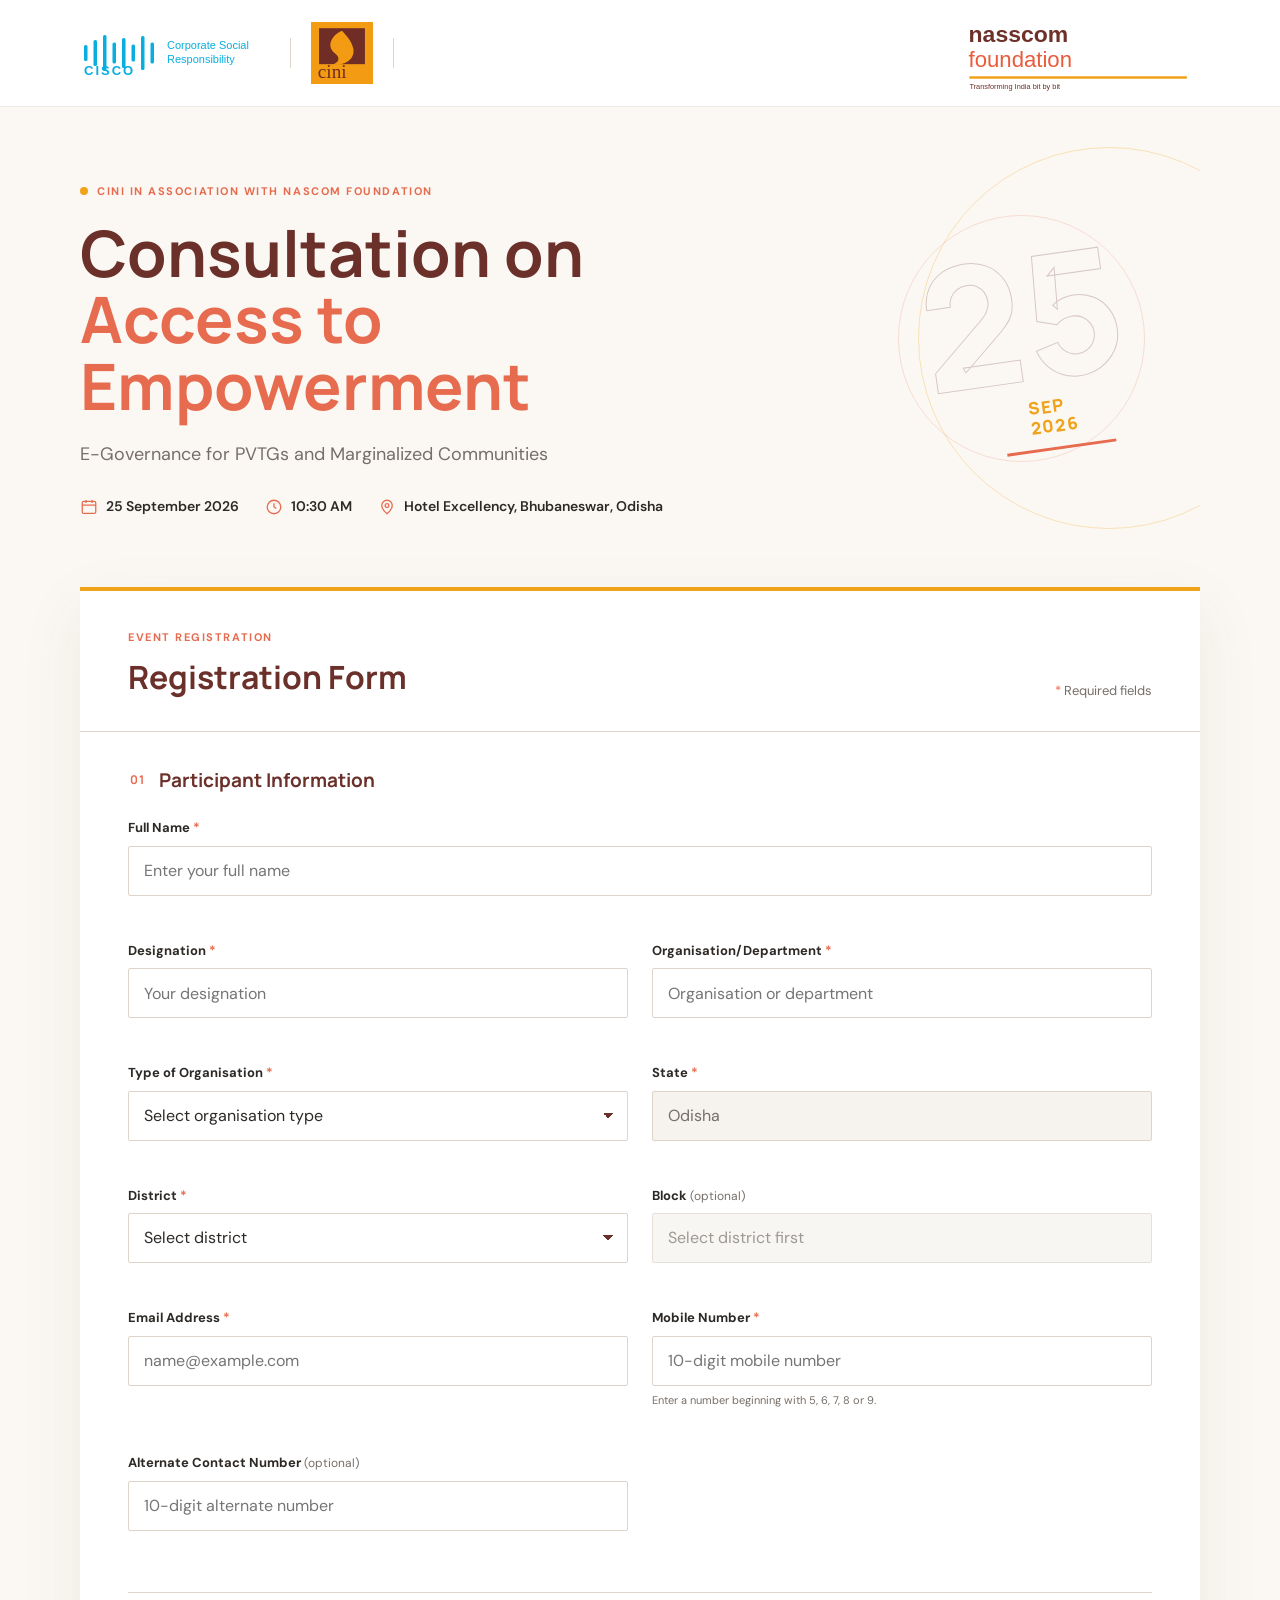
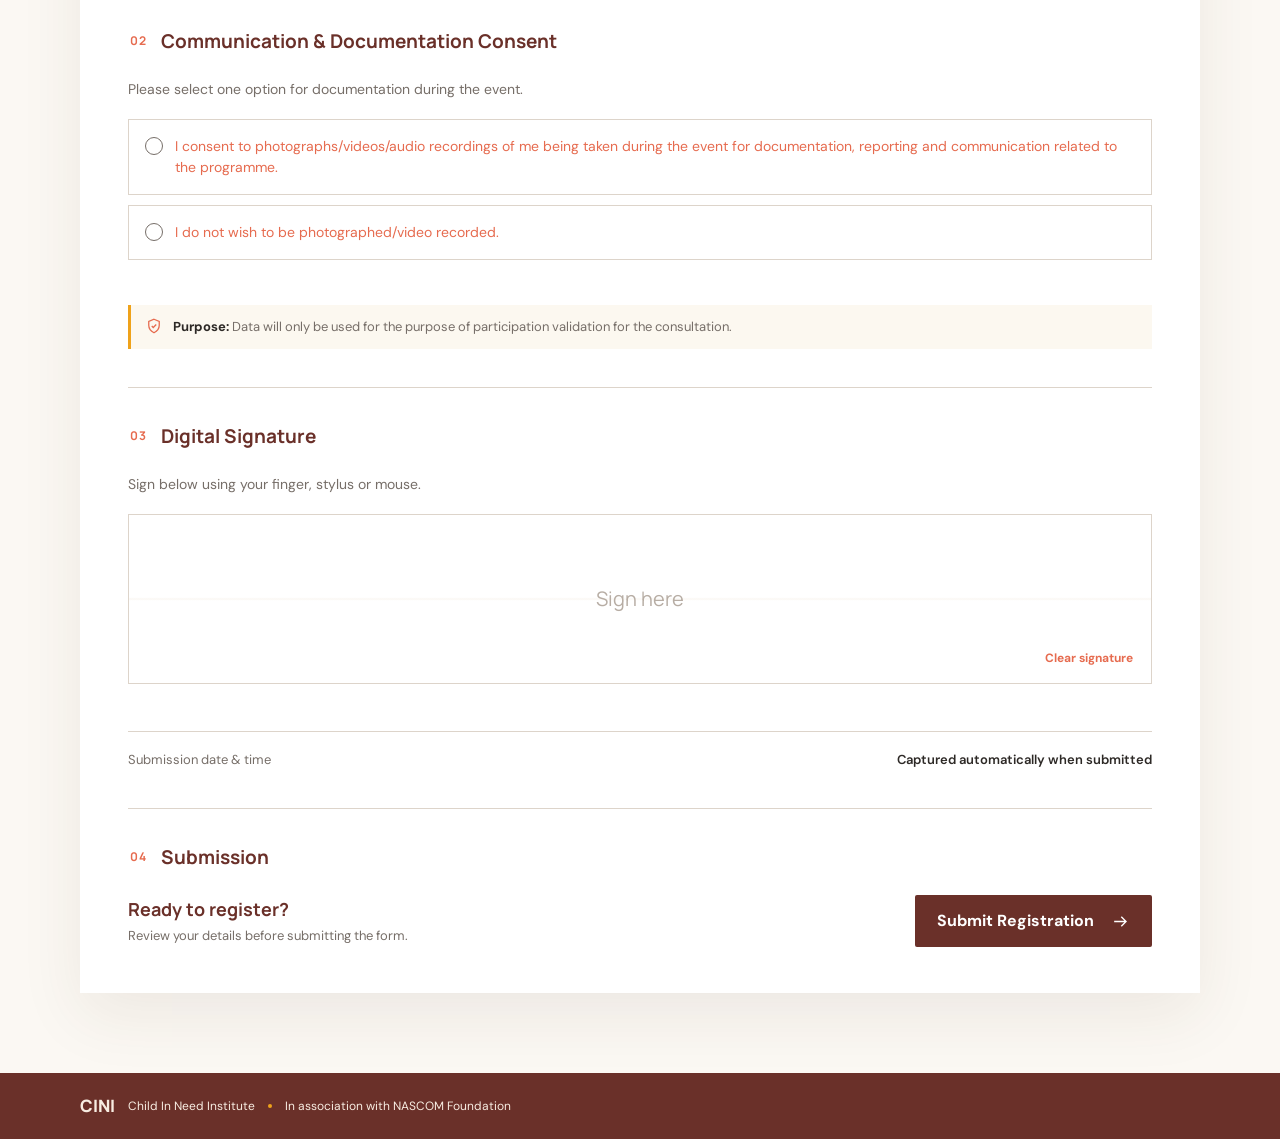
==== index.html @ b2e5469c "Arrange partner logos in requested order" ====
<!doctype html>
<html lang="en">
  <head>
    <meta charset="UTF-8" />
    <meta name="viewport" content="width=device-width, initial-scale=1.0" />
    <meta name="description" content="CINI and NASCOM Foundation registration for the Consultation on Access to Empowerment in Bhubaneswar." />
    <meta name="theme-color" content="#f6f1e8" />
    <title>CINI | Registration Form</title>
    <link rel="preconnect" href="https://fonts.googleapis.com" />
    <link rel="preconnect" href="https://fonts.gstatic.com" crossorigin />
    <link href="https://fonts.googleapis.com/css2?family=DM+Sans:wght@400;500;600;700&family=Manrope:wght@600;700;800&display=swap" rel="stylesheet" />
    <link rel="stylesheet" href="src/styles.css" />
    <script type="module" src="src/main.js"></script>
  </head>
  <body>
    <header class="site-header">
      <div class="shell header-inner">
        <img src="assets/cisco-csr-logo.svg" alt="Cisco Corporate Social Responsibility" class="cisco-logo" />
        <div class="header-rule" aria-hidden="true"></div>
        <a class="brand-link" href="#top" aria-label="CINI registration home">
          <img src="assets/cini-logo.svg" alt="CINI" class="cini-logo" />
        </a>
        <div class="header-rule" aria-hidden="true"></div>
        <img src="assets/nascom-foundation-logo.svg" alt="NASCOM Foundation" class="nascom-logo" />
      </div>
    </header>

    <main id="top">
      <section class="hero shell" aria-labelledby="event-title">
        <div class="hero-copy">
          <p class="eyebrow"><span class="eyebrow-dot"></span> CINI in association with NASCOM Foundation</p>
          <h1 id="event-title">Consultation on<br /><em>Access to Empowerment</em></h1>
          <p class="hero-subtitle">E-Governance for PVTGs and Marginalized Communities</p>
          <div class="event-details" aria-label="Event details">
            <span><svg aria-hidden="true"><use href="assets/icons.svg#calendar"></use></svg>25 September 2026</span>
            <span><svg aria-hidden="true"><use href="assets/icons.svg#clock"></use></svg>10:30 AM</span>
            <span><svg aria-hidden="true"><use href="assets/icons.svg#pin"></use></svg>Hotel Excellency, Bhubaneswar, Odisha</span>
          </div>
        </div>
        <div class="hero-art" aria-hidden="true">
          <span class="art-number">25</span>
          <span class="art-label">SEP<br />2026</span>
          <span class="art-line"></span>
        </div>
      </section>

      <section class="form-wrap shell" aria-labelledby="registration-title">
        <div class="form-intro">
          <div>
            <p class="section-kicker">Event registration</p>
            <h2 id="registration-title">Registration Form</h2>
          </div>
          <p class="required-note"><span aria-hidden="true">*</span> Required fields</p>
        </div>

        <form id="registration-form" novalidate>
          <fieldset class="form-section">
            <legend><span class="section-number">01</span><span>Participant Information</span></legend>
            <div class="field-grid">
              <div class="field field-wide">
                <label for="fullName">Full Name <span aria-hidden="true">*</span></label>
                <input id="fullName" name="fullName" type="text" autocomplete="name" placeholder="Enter your full name" required />
                <p class="field-error" id="fullName-error" role="alert"></p>
              </div>
              <div class="field">
                <label for="designation">Designation <span aria-hidden="true">*</span></label>
                <input id="designation" name="designation" type="text" placeholder="Your designation" required />
                <p class="field-error" id="designation-error" role="alert"></p>
              </div>
              <div class="field">
                <label for="organisation">Organisation/Department <span aria-hidden="true">*</span></label>
                <input id="organisation" name="organisation" type="text" placeholder="Organisation or department" required />
                <p class="field-error" id="organisation-error" role="alert"></p>
              </div>
              <div class="field">
                <label for="organisationType">Type of Organisation <span aria-hidden="true">*</span></label>
                <select id="organisationType" name="organisationType" required>
                  <option value="">Select organisation type</option>
                  <option>Government Department</option>
                  <option>District Administration</option>
                  <option>PRI / Local Government</option>
                  <option>NGO / CSO</option>
                  <option>Community-Based Organisation</option>
                  <option>Academic / Research Institution</option>
                  <option>Corporate / Private Sector</option>
                  <option>Development Partner / Foundation</option>
                  <option>Media</option>
                  <option>Other</option>
                </select>
                <p class="field-error" id="organisationType-error" role="alert"></p>
              </div>
              <div class="field">
                <label for="state">State <span aria-hidden="true">*</span></label>
                <input id="state" name="state" type="text" value="Odisha" readonly required />
                <p class="field-error" id="state-error" role="alert"></p>
              </div>
              <div class="field">
                <label for="district">District <span aria-hidden="true">*</span></label>
                <select id="district" name="district" required>
                  <option value="">Select district</option>
                  <option value="Keonjhar">Keonjhar</option>
                  <option value="Dhenkanal">Dhenkanal</option>
                  <option value="Raygada">Raygada</option>
                  <option value="Nuapada">Nuapada</option>
                  <option value="Gajapati">Gajapati</option>
                </select>
                <p class="field-error" id="district-error" role="alert"></p>
              </div>
              <div class="field">
                <label for="block">Block <span class="optional">(optional)</span></label>
                <select id="block" name="block" disabled>
                  <option value="">Select district first</option>
                </select>
                <p class="field-error" id="block-error" role="alert"></p>
              </div>
              <div class="field">
                <label for="email">Email Address <span aria-hidden="true">*</span></label>
                <input id="email" name="email" type="email" autocomplete="email" placeholder="name@example.com" required />
                <p class="field-error" id="email-error" role="alert"></p>
              </div>
              <div class="field">
                <label for="mobile">Mobile Number <span aria-hidden="true">*</span></label>
                <input id="mobile" name="mobile" type="tel" inputmode="numeric" maxlength="10" placeholder="10-digit mobile number" required />
                <p class="field-help">Enter a number beginning with 5, 6, 7, 8 or 9.</p>
                <p class="field-error" id="mobile-error" role="alert"></p>
              </div>
              <div class="field">
                <label for="alternateContact">Alternate Contact Number <span class="optional">(optional)</span></label>
                <input id="alternateContact" name="alternateContact" type="tel" inputmode="numeric" maxlength="10" placeholder="10-digit alternate number" />
                <p class="field-error" id="alternateContact-error" role="alert"></p>
              </div>
            </div>
          </fieldset>

          <fieldset class="form-section consent-section">
            <legend><span class="section-number">02</span><span>Communication &amp; Documentation Consent</span></legend>
            <p class="section-description">Please select one option for documentation during the event.</p>
            <div class="radio-list">
              <label class="radio-card"><input type="radio" name="documentationConsent" value="I consent to photographs/videos/audio recordings of me being taken during the event for documentation, reporting and communication related to the programme." /><span class="radio-mark"></span><span>I consent to photographs/videos/audio recordings of me being taken during the event for documentation, reporting and communication related to the programme.</span></label>
              <label class="radio-card"><input type="radio" name="documentationConsent" value="I do not wish to be photographed/video recorded." /><span class="radio-mark"></span><span>I do not wish to be photographed/video recorded.</span></label>
            </div>
            <p class="field-error" id="documentationConsent-error" role="alert"></p>
            <p class="privacy-note"><svg aria-hidden="true"><use href="assets/icons.svg#shield"></use></svg><span><strong>Purpose:</strong> Data will only be used for the purpose of participation validation for the consultation.</span></p>
          </fieldset>

          <fieldset class="form-section signature-section">
            <legend><span class="section-number">03</span><span>Digital Signature</span></legend>
            <p class="section-description">Sign below using your finger, stylus or mouse.</p>
            <div class="signature-panel">
              <canvas id="signature-canvas" width="1200" height="300" aria-label="Digital signature drawing area"></canvas>
              <span class="signature-placeholder" id="signature-placeholder">Sign here</span>
              <button type="button" class="clear-signature" id="clear-signature">Clear signature</button>
            </div>
            <p class="field-error" id="signature-error" role="alert"></p>
            <div class="submission-date"><span>Submission date &amp; time</span><strong>Captured automatically when submitted</strong></div>
          </fieldset>

          <fieldset class="form-section submit-section">
            <legend><span class="section-number">04</span><span>Submission</span></legend>
            <div class="submit-row">
              <div>
                <p class="submit-title">Ready to register?</p>
                <p class="submit-copy">Review your details before submitting the form.</p>
              </div>
              <button class="submit-button" id="submit-button" type="submit"><span>Submit Registration</span><svg aria-hidden="true"><use href="assets/icons.svg#arrow"></use></svg></button>
            </div>
            <div class="status-message" id="status-message" role="status" aria-live="polite"></div>
          </fieldset>
        </form>
      </section>
    </main>
    <footer class="site-footer"><div class="shell"><span>CINI</span><span>Child In Need Institute</span><span class="footer-dot"></span><span>In association with NASCOM Foundation</span></div></footer>
  </body>
</html>
---- src/styles.css ----
/* Partner logos */
.header-inner{min-height:92px;height:auto!important;gap:20px!important;padding-block:12px}
.cini-logo{width:62px!important;height:62px;object-fit:contain}
.cisco-logo{width:190px;height:auto}
.nascom-logo{width:238px!important;height:auto;margin-left:auto}
.header-rule{height:34px;margin-left:0!important}
@media (max-width:720px){
	.header-inner{gap:12px}
	.cisco-logo{width:145px!important}
	.nascom-logo{width:150px!important}
	.header-rule{display:none}
}
:root{--ink:#2d2926;--muted:#766e68;--paper:#fbf8f3;--cream:#f4ede3;--line:#ddd4ca;--brown:#6a3029;--orange:#efa21a;--coral:#e66b4f;--blue:#04add7;--white:#fff;--shadow:0 22px 60px rgba(73,45,31,.08)}*{box-sizing:border-box}html{scroll-behavior:smooth}body{margin:0;background:var(--paper);color:var(--ink);font-family:'DM Sans',sans-serif;font-size:16px;line-height:1.5}button,input,select{font:inherit}button{cursor:pointer}.shell{width:min(1120px,calc(100% - 40px));margin-inline:auto}.site-header{background:var(--white);border-bottom:1px solid rgba(106,48,41,.1)}.header-inner{height:92px;display:flex;align-items:center;gap:24px}.brand-link{display:flex;align-items:center}.cini-logo{width:144px;height:auto}.nascom-logo{width:168px;height:auto}.header-rule{height:30px;width:1px;background:var(--line);margin-left:auto}.hero{position:relative;min-height:360px;padding:76px 0 70px;display:flex;align-items:center;overflow:hidden}.hero:before{content:'';position:absolute;right:-100px;top:40px;width:380px;height:380px;border:1px solid rgba(239,162,26,.28);border-radius:50%}.hero:after{content:'';position:absolute;right:55px;top:108px;width:245px;height:245px;border:1px solid rgba(230,107,79,.2);border-radius:50%}.hero-copy{position:relative;z-index:1}.eyebrow,.section-kicker{color:var(--coral);font-size:11px;font-weight:700;letter-spacing:.14em;text-transform:uppercase}.eyebrow{display:flex;align-items:center;gap:9px;margin:0 0 20px}.eyebrow-dot{height:8px;width:8px;border-radius:50%;background:var(--orange)}h1,h2{font-family:'Manrope',sans-serif;margin:0;color:var(--brown);letter-spacing:0}h1{font-size:clamp(2.5rem,5vw,4.5rem);line-height:1.04;max-width:760px}h1 em{font-style:normal;color:var(--coral)}.hero-subtitle{font-size:18px;color:var(--muted);margin:22px 0 28px;max-width:640px}.event-details{display:flex;flex-wrap:wrap;gap:14px 26px;color:var(--ink);font-weight:600;font-size:14px}.event-details span{display:flex;align-items:center;gap:8px}.event-details svg,.privacy-note svg{height:18px;width:18px;stroke:var(--coral);fill:none;stroke-width:1.7}.hero-art{position:absolute;right:72px;z-index:0;color:var(--brown);transform:rotate(-8deg);font-family:'Manrope',sans-serif}.art-number{font-size:170px;line-height:.8;font-weight:800;color:transparent;-webkit-text-stroke:1px rgba(106,48,41,.24)}.art-label{display:block;margin-left:95px;margin-top:12px;color:var(--orange);font-size:17px;font-weight:800;line-height:1.15;letter-spacing:.1em}.art-line{display:block;width:110px;border-top:3px solid var(--coral);margin:12px 0 0 68px}.form-wrap{background:var(--white);box-shadow:var(--shadow);border-top:4px solid var(--orange);margin-bottom:80px}.form-intro{display:flex;align-items:end;justify-content:space-between;padding:38px 48px 30px;border-bottom:1px solid var(--line)}.section-kicker{margin:0 0 7px}.form-intro h2{font-size:32px}.required-note{margin:0;color:var(--muted);font-size:13px}.required-note span, label>span:not(.optional){color:var(--coral)}form{padding:0 48px}.form-section{border:0;border-top:1px solid var(--line);margin:0;padding:34px 0 38px}.form-section:first-child{border-top:0}.form-section legend{float:left;width:100%;display:flex;align-items:center;gap:14px;font-family:'Manrope',sans-serif;font-size:19px;font-weight:700;color:var(--brown);margin-bottom:24px}.form-section legend~*{clear:both}.section-number{font-size:12px;color:var(--coral);letter-spacing:.08em}.field-grid{display:grid;grid-template-columns:repeat(2,minmax(0,1fr));gap:22px 24px}.field-wide{grid-column:span 2}.field label{display:block;font-size:13px;font-weight:700;margin-bottom:8px}.optional{color:var(--muted)!important;font-weight:400;font-size:12px}input,select{width:100%;height:50px;border:1px solid var(--line);background:#fff;color:var(--ink);padding:0 15px;border-radius:2px;outline:none;transition:border-color .2s,box-shadow .2s}select{appearance:none;background-image:linear-gradient(45deg,transparent 50%,var(--brown) 50%),linear-gradient(135deg,var(--brown) 50%,transparent 50%);background-position:calc(100% - 19px) 21px,calc(100% - 14px) 21px;background-size:5px 5px,5px 5px;background-repeat:no-repeat;padding-right:38px}input:focus,select:focus{border-color:var(--blue);box-shadow:0 0 0 3px rgba(4,173,215,.13)}input[readonly],select:disabled{background:#f6f3ef;color:var(--muted);cursor:not-allowed}.field-help{font-size:11px;color:var(--muted);margin:6px 0 0}.field-error{min-height:18px;color:#b33d31;font-size:12px;margin:5px 0 0}.section-description{clear:both;color:var(--muted);font-size:14px;margin:-3px 0 19px}.radio-list{display:grid;gap:10px}.radio-card{display:flex;align-items:flex-start;gap:12px;padding:16px;border:1px solid var(--line);font-size:14px;cursor:pointer;transition:border-color .2s,background .2s}.radio-card:has(input:checked){border-color:var(--coral);background:#fffaf6}.radio-card input{position:absolute;opacity:0;width:1px;height:1px}.radio-mark{flex:0 0 18px;width:18px;height:18px;border:1px solid var(--muted);border-radius:50%;margin-top:1px;position:relative}.radio-card input:checked+.radio-mark{border-color:var(--coral)}.radio-card input:checked+.radio-mark:after{content:'';position:absolute;inset:4px;border-radius:50%;background:var(--coral)}.privacy-note{display:flex;align-items:flex-start;gap:10px;border-left:3px solid var(--orange);padding:12px 14px;margin:22px 0 0;background:#fcf8f0;color:var(--muted);font-size:13px}.privacy-note strong{color:var(--ink)}.signature-panel{height:170px;position:relative;border:1px solid var(--line);background:linear-gradient(#fff 49%,#faf7f3 50%,#fff 51%);touch-action:none}.signature-panel canvas{width:100%;height:100%;display:block;touch-action:none}.signature-placeholder{position:absolute;inset:0;display:grid;place-items:center;color:#b7ada4;font-family:'Manrope',sans-serif;font-size:20px;pointer-events:none}.clear-signature{position:absolute;right:12px;bottom:10px;border:0;background:transparent;color:var(--coral);font-size:12px;font-weight:700;padding:6px}.submission-date{display:flex;justify-content:space-between;align-items:center;gap:16px;border-top:1px solid var(--line);margin-top:24px;padding-top:18px;color:var(--muted);font-size:13px}.submission-date strong{color:var(--ink);font-weight:600}.submit-section{padding-bottom:46px}.submit-row{display:flex;align-items:center;justify-content:space-between;gap:20px}.submit-title{font-family:'Manrope',sans-serif;font-size:18px;font-weight:700;color:var(--brown);margin:0 0 3px}.submit-copy{font-size:13px;color:var(--muted);margin:0}.submit-button{display:flex;align-items:center;gap:17px;min-height:52px;padding:0 22px;border:0;border-radius:2px;background:var(--brown);color:#fff;font-weight:700;transition:background .2s,transform .2s}.submit-button svg{width:19px;height:19px;fill:none;stroke:currentColor;stroke-width:1.7}.submit-button:hover{background:#4e2520;transform:translateY(-1px)}.submit-button:disabled{opacity:.7;cursor:wait;transform:none}.status-message{display:none;margin-top:22px;padding:14px 16px;font-size:13px}.status-message strong,.status-message span{display:block}.status-message span{margin-top:3px}.status-info{display:block;background:#fff8e9;border-left:3px solid var(--orange);color:#7c5a18}.status-success{display:block;background:#eff8f0;border-left:3px solid #4e9965;color:#285c39}.status-error{display:block;background:#fff1ef;border-left:3px solid #b33d31;color:#8c2922}.site-footer{background:var(--brown);color:#f8ede2;padding:20px 0;font-size:12px}.site-footer .shell{display:flex;align-items:center;gap:13px}.site-footer span:first-child{font-family:'Manrope',sans-serif;font-weight:800;font-size:17px}.footer-dot{width:4px;height:4px;background:var(--orange);border-radius:50%}@media(max-width:720px){.shell{width:min(100% - 28px,560px)}.header-inner{height:74px;gap:15px}.cini-logo{width:108px}.nascom-logo{width:132px}.hero{min-height:auto;padding:52px 0 48px}.hero:before{right:-190px;top:85px}.hero:after{right:-60px;top:160px}.hero-art{right:-8px;top:60px;opacity:.65;transform:rotate(-8deg) scale(.62);transform-origin:top right}.hero-copy{max-width:100%}.eyebrow{font-size:10px;max-width:230px;line-height:1.45}.hero-subtitle{font-size:16px;max-width:270px}.event-details{display:grid;gap:11px;font-size:13px;max-width:280px}.form-wrap{width:calc(100% - 20px);margin-bottom:42px}.form-intro{align-items:start;gap:12px;flex-direction:column;padding:28px 20px 23px}.form-intro h2{font-size:27px}form{padding:0 20px}.form-section{padding:28px 0 30px}.form-section legend{font-size:17px;margin-bottom:21px}.field-grid{grid-template-columns:1fr;gap:18px}.field-wide{grid-column:auto}.radio-card{font-size:13px;padding:13px}.submission-date{align-items:flex-start;flex-direction:column;gap:4px}.submit-row{align-items:stretch;flex-direction:column}.submit-button{justify-content:center;width:100%}.site-footer .shell{flex-wrap:wrap}.footer-dot{display:none}}@media(max-width:380px){h1{font-size:2.3rem}.nascom-logo{width:116px}.header-rule{margin-left:auto}}
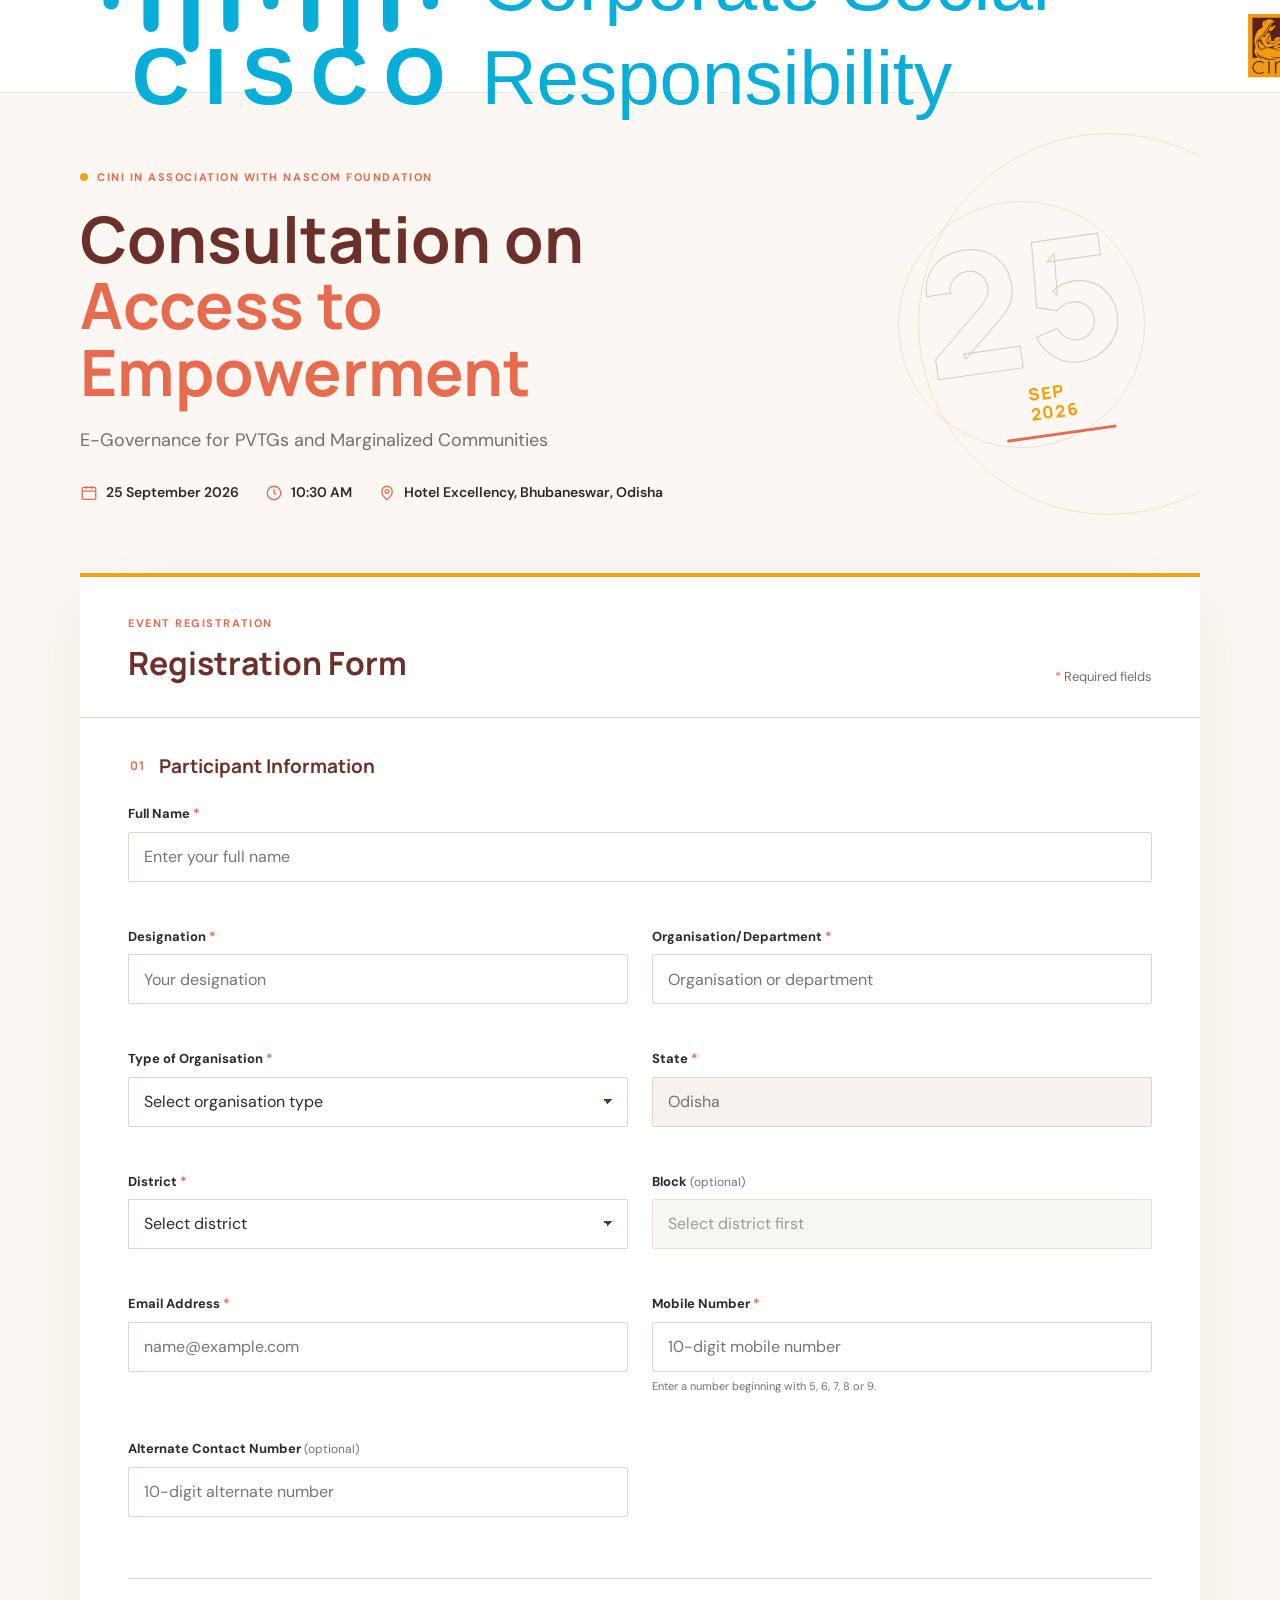
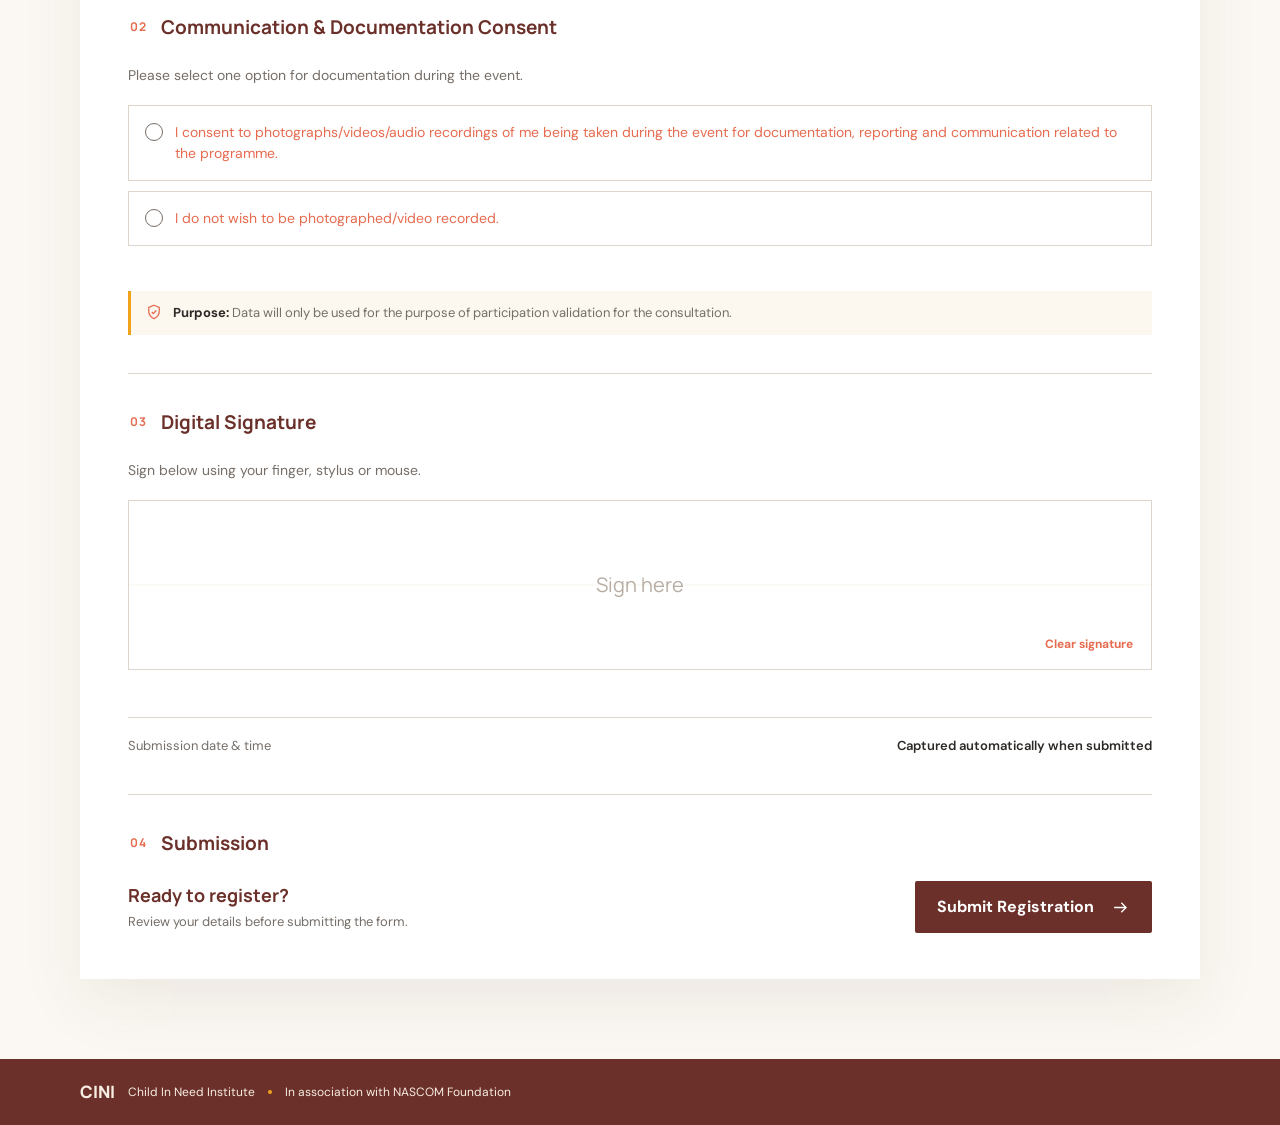
==== commit c00b6d31: "Update registration form presentation" ====
--- a/index.html
+++ b/index.html
@@ -17,11 +17,12 @@
       <div class="shell header-inner">
         <img src="assets/cisco-csr-logo.svg" alt="Cisco Corporate Social Responsibility" class="cisco-logo" />
         <div class="header-rule" aria-hidden="true"></div>
-        <a class="brand-link" href="#top" aria-label="CINI registration home">
-          <img src="assets/cini-logo.svg" alt="CINI" class="cini-logo" />
-        </a>
-        <div class="header-rule" aria-hidden="true"></div>
-        <img src="assets/nascom-foundation-logo.svg" alt="NASCOM Foundation" class="nascom-logo" />
+        <div class="logo-container">
+          <a class="brand-link" href="#top" aria-label="CINI registration home">
+            <img src="assets/cini-logo.png" alt="CINI" class="cini-logo" />
+          </a>
+          <img src="assets/nascom-foundation-logo.png" alt="NASCOM Foundation" class="nascom-logo" />
+        </div>
       </div>
     </header>
 
--- a/src/styles.css
+++ b/src/styles.css
@@ -1,13 +1,16 @@
 /* Partner logos */
-.header-inner{min-height:92px;height:auto!important;gap:20px!important;padding-block:12px}
-.cini-logo{width:62px!important;height:62px;object-fit:contain}
-.cisco-logo{width:190px;height:auto}
-.nascom-logo{width:238px!important;height:auto;margin-left:auto}
-.header-rule{height:34px;margin-left:0!important}
-@media (max-width:720px){
-	.header-inner{gap:12px}
-	.cisco-logo{width:145px!important}
-	.nascom-logo{width:150px!important}
+.logo-container{display:flex;align-items:center;gap:14px}
+.logo-container img{height:64px;width:auto;object-fit:contain;display:block}
+@media (max-width:768px){
+	.header-inner{gap:12px;justify-content:center}
+	.logo-container{gap:12px}
+	.logo-container img{height:48px}
+	.cisco-logo{width:145px}
 	.header-rule{display:none}
 }
+@media (max-width:420px){
+	.header-inner{width:calc(100% - 20px);gap:8px}
+	.logo-container{gap:8px}
+	.cisco-logo{width:108px}
+}
 :root{--ink:#2d2926;--muted:#766e68;--paper:#fbf8f3;--cream:#f4ede3;--line:#ddd4ca;--brown:#6a3029;--orange:#efa21a;--coral:#e66b4f;--blue:#04add7;--white:#fff;--shadow:0 22px 60px rgba(73,45,31,.08)}*{box-sizing:border-box}html{scroll-behavior:smooth}body{margin:0;background:var(--paper);color:var(--ink);font-family:'DM Sans',sans-serif;font-size:16px;line-height:1.5}button,input,select{font:inherit}button{cursor:pointer}.shell{width:min(1120px,calc(100% - 40px));margin-inline:auto}.site-header{background:var(--white);border-bottom:1px solid rgba(106,48,41,.1)}.header-inner{height:92px;display:flex;align-items:center;gap:24px}.brand-link{display:flex;align-items:center}.cini-logo{width:144px;height:auto}.nascom-logo{width:168px;height:auto}.header-rule{height:30px;width:1px;background:var(--line);margin-left:auto}.hero{position:relative;min-height:360px;padding:76px 0 70px;display:flex;align-items:center;overflow:hidden}.hero:before{content:'';position:absolute;right:-100px;top:40px;width:380px;height:380px;border:1px solid rgba(239,162,26,.28);border-radius:50%}.hero:after{content:'';position:absolute;right:55px;top:108px;width:245px;height:245px;border:1px solid rgba(230,107,79,.2);border-radius:50%}.hero-copy{position:relative;z-index:1}.eyebrow,.section-kicker{color:var(--coral);font-size:11px;font-weight:700;letter-spacing:.14em;text-transform:uppercase}.eyebrow{display:flex;align-items:center;gap:9px;margin:0 0 20px}.eyebrow-dot{height:8px;width:8px;border-radius:50%;background:var(--orange)}h1,h2{font-family:'Manrope',sans-serif;margin:0;color:var(--brown);letter-spacing:0}h1{font-size:clamp(2.5rem,5vw,4.5rem);line-height:1.04;max-width:760px}h1 em{font-style:normal;color:var(--coral)}.hero-subtitle{font-size:18px;color:var(--muted);margin:22px 0 28px;max-width:640px}.event-details{display:flex;flex-wrap:wrap;gap:14px 26px;color:var(--ink);font-weight:600;font-size:14px}.event-details span{display:flex;align-items:center;gap:8px}.event-details svg,.privacy-note svg{height:18px;width:18px;stroke:var(--coral);fill:none;stroke-width:1.7}.hero-art{position:absolute;right:72px;z-index:0;color:var(--brown);transform:rotate(-8deg);font-family:'Manrope',sans-serif}.art-number{font-size:170px;line-height:.8;font-weight:800;color:transparent;-webkit-text-stroke:1px rgba(106,48,41,.24)}.art-label{display:block;margin-left:95px;margin-top:12px;color:var(--orange);font-size:17px;font-weight:800;line-height:1.15;letter-spacing:.1em}.art-line{display:block;width:110px;border-top:3px solid var(--coral);margin:12px 0 0 68px}.form-wrap{background:var(--white);box-shadow:var(--shadow);border-top:4px solid var(--orange);margin-bottom:80px}.form-intro{display:flex;align-items:end;justify-content:space-between;padding:38px 48px 30px;border-bottom:1px solid var(--line)}.section-kicker{margin:0 0 7px}.form-intro h2{font-size:32px}.required-note{margin:0;color:var(--muted);font-size:13px}.required-note span, label>span:not(.optional){color:var(--coral)}form{padding:0 48px}.form-section{border:0;border-top:1px solid var(--line);margin:0;padding:34px 0 38px}.form-section:first-child{border-top:0}.form-section legend{float:left;width:100%;display:flex;align-items:center;gap:14px;font-family:'Manrope',sans-serif;font-size:19px;font-weight:700;color:var(--brown);margin-bottom:24px}.form-section legend~*{clear:both}.section-number{font-size:12px;color:var(--coral);letter-spacing:.08em}.field-grid{display:grid;grid-template-columns:repeat(2,minmax(0,1fr));gap:22px 24px}.field-wide{grid-column:span 2}.field label{display:block;font-size:13px;font-weight:700;margin-bottom:8px}.optional{color:var(--muted)!important;font-weight:400;font-size:12px}input,select{width:100%;height:50px;border:1px solid var(--line);background:#fff;color:var(--ink);padding:0 15px;border-radius:2px;outline:none;transition:border-color .2s,box-shadow .2s}select{appearance:none;background-image:linear-gradient(45deg,transparent 50%,var(--brown) 50%),linear-gradient(135deg,var(--brown) 50%,transparent 50%);background-position:calc(100% - 19px) 21px,calc(100% - 14px) 21px;background-size:5px 5px,5px 5px;background-repeat:no-repeat;padding-right:38px}input:focus,select:focus{border-color:var(--blue);box-shadow:0 0 0 3px rgba(4,173,215,.13)}input[readonly],select:disabled{background:#f6f3ef;color:var(--muted);cursor:not-allowed}.field-help{font-size:11px;color:var(--muted);margin:6px 0 0}.field-error{min-height:18px;color:#b33d31;font-size:12px;margin:5px 0 0}.section-description{clear:both;color:var(--muted);font-size:14px;margin:-3px 0 19px}.radio-list{display:grid;gap:10px}.radio-card{display:flex;align-items:flex-start;gap:12px;padding:16px;border:1px solid var(--line);font-size:14px;cursor:pointer;transition:border-color .2s,background .2s}.radio-card:has(input:checked){border-color:var(--coral);background:#fffaf6}.radio-card input{position:absolute;opacity:0;width:1px;height:1px}.radio-mark{flex:0 0 18px;width:18px;height:18px;border:1px solid var(--muted);border-radius:50%;margin-top:1px;position:relative}.radio-card input:checked+.radio-mark{border-color:var(--coral)}.radio-card input:checked+.radio-mark:after{content:'';position:absolute;inset:4px;border-radius:50%;background:var(--coral)}.privacy-note{display:flex;align-items:flex-start;gap:10px;border-left:3px solid var(--orange);padding:12px 14px;margin:22px 0 0;background:#fcf8f0;color:var(--muted);font-size:13px}.privacy-note strong{color:var(--ink)}.signature-panel{height:170px;position:relative;border:1px solid var(--line);background:linear-gradient(#fff 49%,#faf7f3 50%,#fff 51%);touch-action:none}.signature-panel canvas{width:100%;height:100%;display:block;touch-action:none}.signature-placeholder{position:absolute;inset:0;display:grid;place-items:center;color:#b7ada4;font-family:'Manrope',sans-serif;font-size:20px;pointer-events:none}.clear-signature{position:absolute;right:12px;bottom:10px;border:0;background:transparent;color:var(--coral);font-size:12px;font-weight:700;padding:6px}.submission-date{display:flex;justify-content:space-between;align-items:center;gap:16px;border-top:1px solid var(--line);margin-top:24px;padding-top:18px;color:var(--muted);font-size:13px}.submission-date strong{color:var(--ink);font-weight:600}.submit-section{padding-bottom:46px}.submit-row{display:flex;align-items:center;justify-content:space-between;gap:20px}.submit-title{font-family:'Manrope',sans-serif;font-size:18px;font-weight:700;color:var(--brown);margin:0 0 3px}.submit-copy{font-size:13px;color:var(--muted);margin:0}.submit-button{display:flex;align-items:center;gap:17px;min-height:52px;padding:0 22px;border:0;border-radius:2px;background:var(--brown);color:#fff;font-weight:700;transition:background .2s,transform .2s}.submit-button svg{width:19px;height:19px;fill:none;stroke:currentColor;stroke-width:1.7}.submit-button:hover{background:#4e2520;transform:translateY(-1px)}.submit-button:disabled{opacity:.7;cursor:wait;transform:none}.status-message{display:none;margin-top:22px;padding:14px 16px;font-size:13px}.status-message strong,.status-message span{display:block}.status-message span{margin-top:3px}.status-info{display:block;background:#fff8e9;border-left:3px solid var(--orange);color:#7c5a18}.status-success{display:block;background:#eff8f0;border-left:3px solid #4e9965;color:#285c39}.status-error{display:block;background:#fff1ef;border-left:3px solid #b33d31;color:#8c2922}.site-footer{background:var(--brown);color:#f8ede2;padding:20px 0;font-size:12px}.site-footer .shell{display:flex;align-items:center;gap:13px}.site-footer span:first-child{font-family:'Manrope',sans-serif;font-weight:800;font-size:17px}.footer-dot{width:4px;height:4px;background:var(--orange);border-radius:50%}@media(max-width:720px){.shell{width:min(100% - 28px,560px)}.header-inner{height:74px;gap:15px}.cini-logo{width:108px}.nascom-logo{width:132px}.hero{min-height:auto;padding:52px 0 48px}.hero:before{right:-190px;top:85px}.hero:after{right:-60px;top:160px}.hero-art{right:-8px;top:60px;opacity:.65;transform:rotate(-8deg) scale(.62);transform-origin:top right}.hero-copy{max-width:100%}.eyebrow{font-size:10px;max-width:230px;line-height:1.45}.hero-subtitle{font-size:16px;max-width:270px}.event-details{display:grid;gap:11px;font-size:13px;max-width:280px}.form-wrap{width:calc(100% - 20px);margin-bottom:42px}.form-intro{align-items:start;gap:12px;flex-direction:column;padding:28px 20px 23px}.form-intro h2{font-size:27px}form{padding:0 20px}.form-section{padding:28px 0 30px}.form-section legend{font-size:17px;margin-bottom:21px}.field-grid{grid-template-columns:1fr;gap:18px}.field-wide{grid-column:auto}.radio-card{font-size:13px;padding:13px}.submission-date{align-items:flex-start;flex-direction:column;gap:4px}.submit-row{align-items:stretch;flex-direction:column}.submit-button{justify-content:center;width:100%}.site-footer .shell{flex-wrap:wrap}.footer-dot{display:none}}@media(max-width:380px){h1{font-size:2.3rem}.nascom-logo{width:116px}.header-rule{margin-left:auto}}
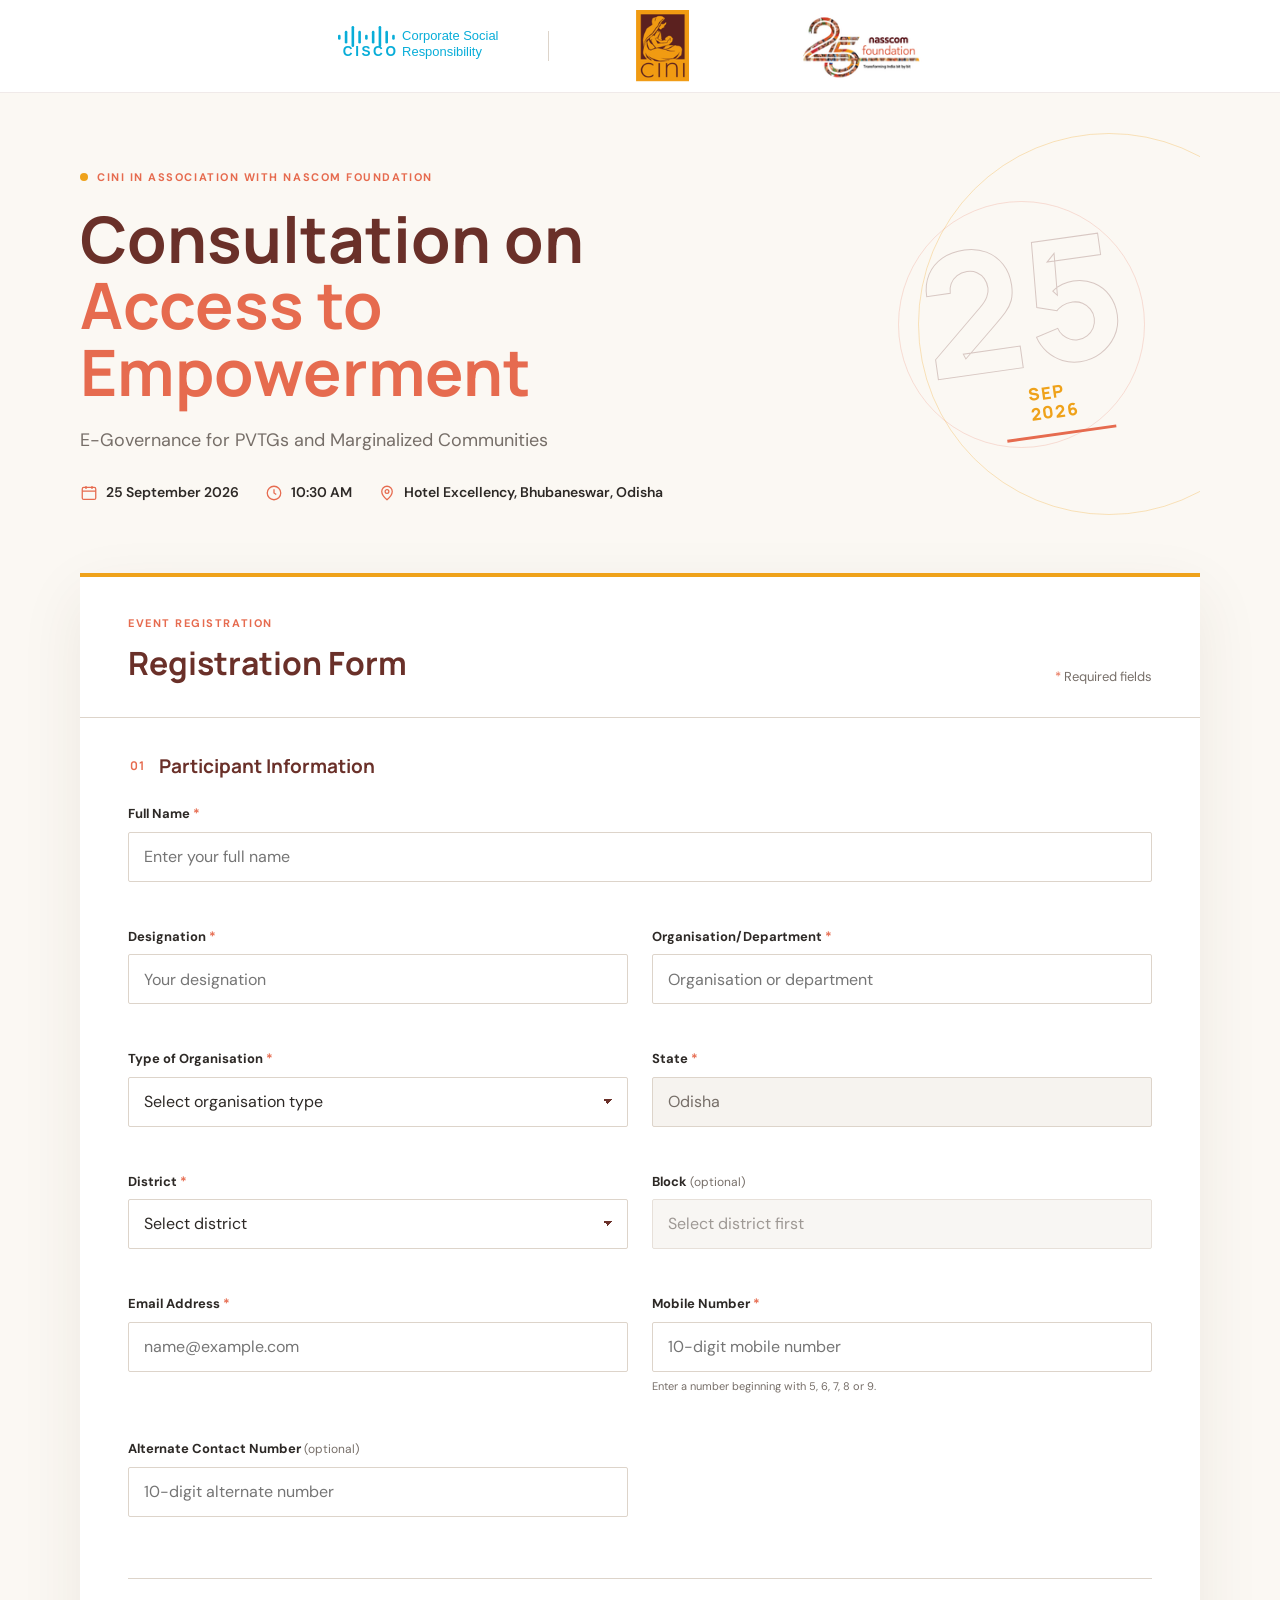
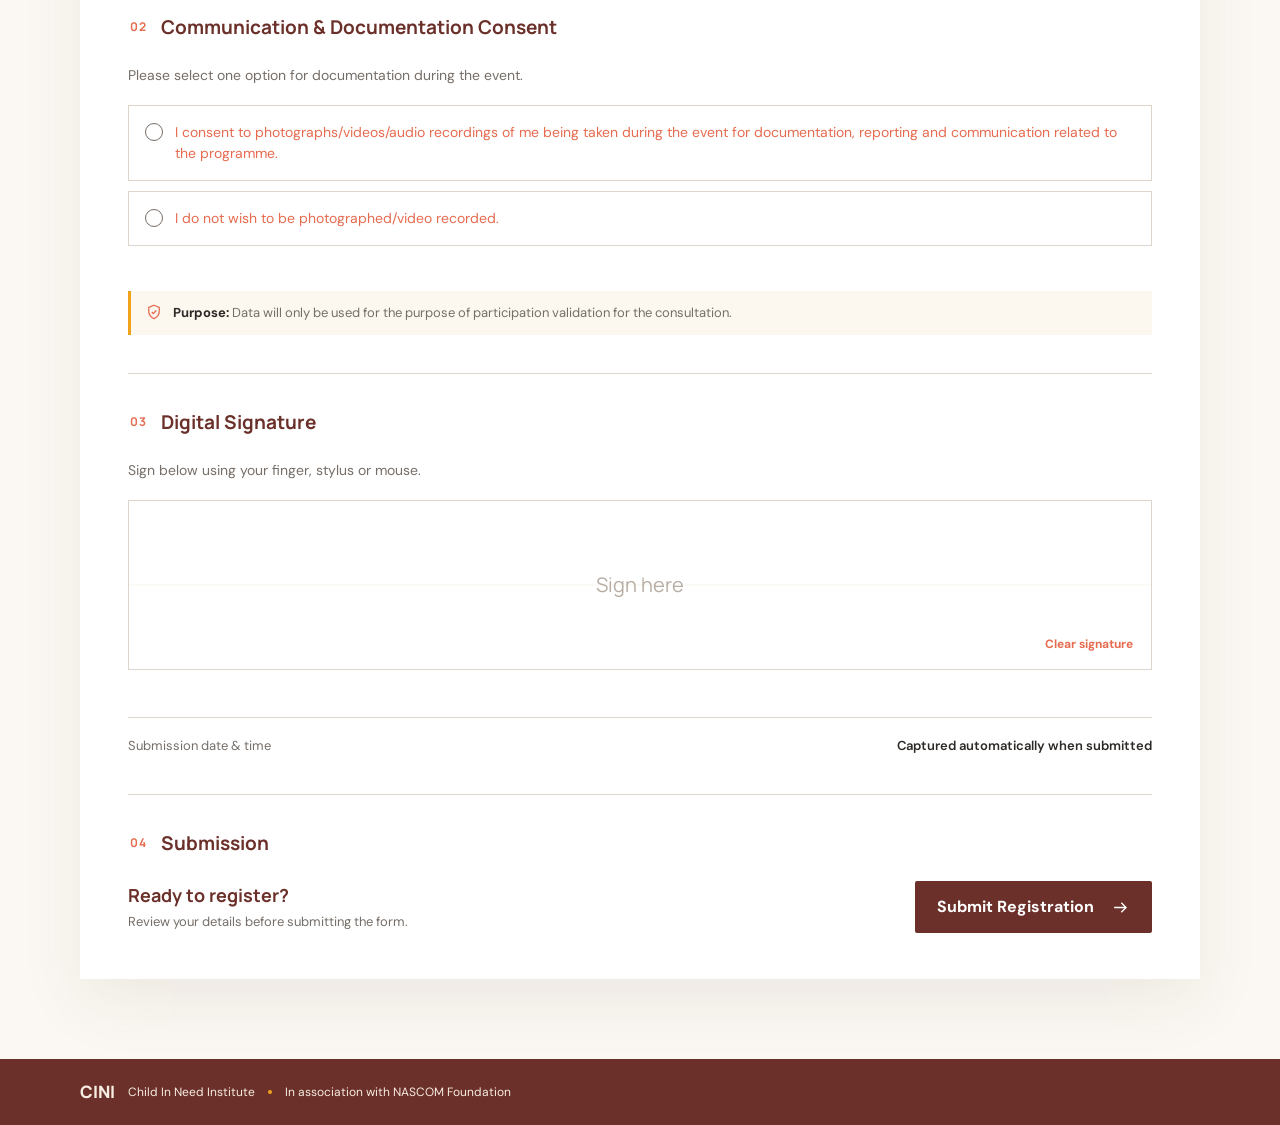
==== commit 9237f254: "Add other organisation details field" ====
--- a/index.html
+++ b/index.html
@@ -90,6 +90,11 @@
                 </select>
                 <p class="field-error" id="organisationType-error" role="alert"></p>
               </div>
+              <div class="field field-wide" id="other-organisation-field" hidden>
+                <label for="otherOrganisationType">Please specify the type of organisation</label>
+                <input id="otherOrganisationType" name="otherOrganisationType" type="text" placeholder="Describe what your organisation does" disabled />
+                <p class="field-error" id="otherOrganisationType-error" role="alert"></p>
+              </div>
               <div class="field">
                 <label for="state">State <span aria-hidden="true">*</span></label>
                 <input id="state" name="state" type="text" value="Odisha" readonly required />
--- a/src/styles.css
+++ b/src/styles.css
@@ -1,16 +1,30 @@
 /* Partner logos */
 .logo-container{display:flex;align-items:center;gap:14px}
-.logo-container img{height:64px;width:auto;object-fit:contain;display:block}
+.logo-container img{height:72px;width:auto;object-fit:contain;display:block}
+.logo-container > .brand-link,.logo-container > .nascom-logo{flex:0 0 180px;width:180px;height:72px;display:grid;place-items:center;padding-inline:18px}
+.cisco-logo{width:190px;height:auto;display:block;flex:0 1 auto}
+.header-inner{justify-content:center}
+.header-inner .header-rule{margin-left:0}
+.logo-container .cini-logo,.logo-container .nascom-logo{width:auto;max-width:100%}
 @media (max-width:768px){
 	.header-inner{gap:12px;justify-content:center}
-	.logo-container{gap:12px}
-	.logo-container img{height:48px}
+	.logo-container{gap:0}
+	.logo-container img{height:54px}
+	.logo-container > .brand-link,.logo-container > .nascom-logo{flex-basis:120px;width:120px;height:54px;padding-inline:10px}
 	.cisco-logo{width:145px}
 	.header-rule{display:none}
 }
 @media (max-width:420px){
 	.header-inner{width:calc(100% - 20px);gap:8px}
-	.logo-container{gap:8px}
 	.cisco-logo{width:108px}
 }
+@media (max-width:380px){
+	.header-inner{gap:6px}
+	.logo-container > .brand-link,.logo-container > .nascom-logo{flex-basis:96px;width:96px;padding-inline:8px}
+	.cisco-logo{width:96px}
+}
+@media (max-width:300px){
+	.logo-container > .brand-link,.logo-container > .nascom-logo{flex-basis:80px;width:80px;padding-inline:6px}
+	.cisco-logo{width:88px}
+}
 :root{--ink:#2d2926;--muted:#766e68;--paper:#fbf8f3;--cream:#f4ede3;--line:#ddd4ca;--brown:#6a3029;--orange:#efa21a;--coral:#e66b4f;--blue:#04add7;--white:#fff;--shadow:0 22px 60px rgba(73,45,31,.08)}*{box-sizing:border-box}html{scroll-behavior:smooth}body{margin:0;background:var(--paper);color:var(--ink);font-family:'DM Sans',sans-serif;font-size:16px;line-height:1.5}button,input,select{font:inherit}button{cursor:pointer}.shell{width:min(1120px,calc(100% - 40px));margin-inline:auto}.site-header{background:var(--white);border-bottom:1px solid rgba(106,48,41,.1)}.header-inner{height:92px;display:flex;align-items:center;gap:24px}.brand-link{display:flex;align-items:center}.cini-logo{width:144px;height:auto}.nascom-logo{width:168px;height:auto}.header-rule{height:30px;width:1px;background:var(--line);margin-left:auto}.hero{position:relative;min-height:360px;padding:76px 0 70px;display:flex;align-items:center;overflow:hidden}.hero:before{content:'';position:absolute;right:-100px;top:40px;width:380px;height:380px;border:1px solid rgba(239,162,26,.28);border-radius:50%}.hero:after{content:'';position:absolute;right:55px;top:108px;width:245px;height:245px;border:1px solid rgba(230,107,79,.2);border-radius:50%}.hero-copy{position:relative;z-index:1}.eyebrow,.section-kicker{color:var(--coral);font-size:11px;font-weight:700;letter-spacing:.14em;text-transform:uppercase}.eyebrow{display:flex;align-items:center;gap:9px;margin:0 0 20px}.eyebrow-dot{height:8px;width:8px;border-radius:50%;background:var(--orange)}h1,h2{font-family:'Manrope',sans-serif;margin:0;color:var(--brown);letter-spacing:0}h1{font-size:clamp(2.5rem,5vw,4.5rem);line-height:1.04;max-width:760px}h1 em{font-style:normal;color:var(--coral)}.hero-subtitle{font-size:18px;color:var(--muted);margin:22px 0 28px;max-width:640px}.event-details{display:flex;flex-wrap:wrap;gap:14px 26px;color:var(--ink);font-weight:600;font-size:14px}.event-details span{display:flex;align-items:center;gap:8px}.event-details svg,.privacy-note svg{height:18px;width:18px;stroke:var(--coral);fill:none;stroke-width:1.7}.hero-art{position:absolute;right:72px;z-index:0;color:var(--brown);transform:rotate(-8deg);font-family:'Manrope',sans-serif}.art-number{font-size:170px;line-height:.8;font-weight:800;color:transparent;-webkit-text-stroke:1px rgba(106,48,41,.24)}.art-label{display:block;margin-left:95px;margin-top:12px;color:var(--orange);font-size:17px;font-weight:800;line-height:1.15;letter-spacing:.1em}.art-line{display:block;width:110px;border-top:3px solid var(--coral);margin:12px 0 0 68px}.form-wrap{background:var(--white);box-shadow:var(--shadow);border-top:4px solid var(--orange);margin-bottom:80px}.form-intro{display:flex;align-items:end;justify-content:space-between;padding:38px 48px 30px;border-bottom:1px solid var(--line)}.section-kicker{margin:0 0 7px}.form-intro h2{font-size:32px}.required-note{margin:0;color:var(--muted);font-size:13px}.required-note span, label>span:not(.optional){color:var(--coral)}form{padding:0 48px}.form-section{border:0;border-top:1px solid var(--line);margin:0;padding:34px 0 38px}.form-section:first-child{border-top:0}.form-section legend{float:left;width:100%;display:flex;align-items:center;gap:14px;font-family:'Manrope',sans-serif;font-size:19px;font-weight:700;color:var(--brown);margin-bottom:24px}.form-section legend~*{clear:both}.section-number{font-size:12px;color:var(--coral);letter-spacing:.08em}.field-grid{display:grid;grid-template-columns:repeat(2,minmax(0,1fr));gap:22px 24px}.field-wide{grid-column:span 2}.field label{display:block;font-size:13px;font-weight:700;margin-bottom:8px}.optional{color:var(--muted)!important;font-weight:400;font-size:12px}input,select{width:100%;height:50px;border:1px solid var(--line);background:#fff;color:var(--ink);padding:0 15px;border-radius:2px;outline:none;transition:border-color .2s,box-shadow .2s}select{appearance:none;background-image:linear-gradient(45deg,transparent 50%,var(--brown) 50%),linear-gradient(135deg,var(--brown) 50%,transparent 50%);background-position:calc(100% - 19px) 21px,calc(100% - 14px) 21px;background-size:5px 5px,5px 5px;background-repeat:no-repeat;padding-right:38px}input:focus,select:focus{border-color:var(--blue);box-shadow:0 0 0 3px rgba(4,173,215,.13)}input[readonly],select:disabled{background:#f6f3ef;color:var(--muted);cursor:not-allowed}.field-help{font-size:11px;color:var(--muted);margin:6px 0 0}.field-error{min-height:18px;color:#b33d31;font-size:12px;margin:5px 0 0}.section-description{clear:both;color:var(--muted);font-size:14px;margin:-3px 0 19px}.radio-list{display:grid;gap:10px}.radio-card{display:flex;align-items:flex-start;gap:12px;padding:16px;border:1px solid var(--line);font-size:14px;cursor:pointer;transition:border-color .2s,background .2s}.radio-card:has(input:checked){border-color:var(--coral);background:#fffaf6}.radio-card input{position:absolute;opacity:0;width:1px;height:1px}.radio-mark{flex:0 0 18px;width:18px;height:18px;border:1px solid var(--muted);border-radius:50%;margin-top:1px;position:relative}.radio-card input:checked+.radio-mark{border-color:var(--coral)}.radio-card input:checked+.radio-mark:after{content:'';position:absolute;inset:4px;border-radius:50%;background:var(--coral)}.privacy-note{display:flex;align-items:flex-start;gap:10px;border-left:3px solid var(--orange);padding:12px 14px;margin:22px 0 0;background:#fcf8f0;color:var(--muted);font-size:13px}.privacy-note strong{color:var(--ink)}.signature-panel{height:170px;position:relative;border:1px solid var(--line);background:linear-gradient(#fff 49%,#faf7f3 50%,#fff 51%);touch-action:none}.signature-panel canvas{width:100%;height:100%;display:block;touch-action:none}.signature-placeholder{position:absolute;inset:0;display:grid;place-items:center;color:#b7ada4;font-family:'Manrope',sans-serif;font-size:20px;pointer-events:none}.clear-signature{position:absolute;right:12px;bottom:10px;border:0;background:transparent;color:var(--coral);font-size:12px;font-weight:700;padding:6px}.submission-date{display:flex;justify-content:space-between;align-items:center;gap:16px;border-top:1px solid var(--line);margin-top:24px;padding-top:18px;color:var(--muted);font-size:13px}.submission-date strong{color:var(--ink);font-weight:600}.submit-section{padding-bottom:46px}.submit-row{display:flex;align-items:center;justify-content:space-between;gap:20px}.submit-title{font-family:'Manrope',sans-serif;font-size:18px;font-weight:700;color:var(--brown);margin:0 0 3px}.submit-copy{font-size:13px;color:var(--muted);margin:0}.submit-button{display:flex;align-items:center;gap:17px;min-height:52px;padding:0 22px;border:0;border-radius:2px;background:var(--brown);color:#fff;font-weight:700;transition:background .2s,transform .2s}.submit-button svg{width:19px;height:19px;fill:none;stroke:currentColor;stroke-width:1.7}.submit-button:hover{background:#4e2520;transform:translateY(-1px)}.submit-button:disabled{opacity:.7;cursor:wait;transform:none}.status-message{display:none;margin-top:22px;padding:14px 16px;font-size:13px}.status-message strong,.status-message span{display:block}.status-message span{margin-top:3px}.status-info{display:block;background:#fff8e9;border-left:3px solid var(--orange);color:#7c5a18}.status-success{display:block;background:#eff8f0;border-left:3px solid #4e9965;color:#285c39}.status-error{display:block;background:#fff1ef;border-left:3px solid #b33d31;color:#8c2922}.site-footer{background:var(--brown);color:#f8ede2;padding:20px 0;font-size:12px}.site-footer .shell{display:flex;align-items:center;gap:13px}.site-footer span:first-child{font-family:'Manrope',sans-serif;font-weight:800;font-size:17px}.footer-dot{width:4px;height:4px;background:var(--orange);border-radius:50%}@media(max-width:720px){.shell{width:min(100% - 28px,560px)}.header-inner{height:74px;gap:15px}.cini-logo{width:108px}.nascom-logo{width:132px}.hero{min-height:auto;padding:52px 0 48px}.hero:before{right:-190px;top:85px}.hero:after{right:-60px;top:160px}.hero-art{right:-8px;top:60px;opacity:.65;transform:rotate(-8deg) scale(.62);transform-origin:top right}.hero-copy{max-width:100%}.eyebrow{font-size:10px;max-width:230px;line-height:1.45}.hero-subtitle{font-size:16px;max-width:270px}.event-details{display:grid;gap:11px;font-size:13px;max-width:280px}.form-wrap{width:calc(100% - 20px);margin-bottom:42px}.form-intro{align-items:start;gap:12px;flex-direction:column;padding:28px 20px 23px}.form-intro h2{font-size:27px}form{padding:0 20px}.form-section{padding:28px 0 30px}.form-section legend{font-size:17px;margin-bottom:21px}.field-grid{grid-template-columns:1fr;gap:18px}.field-wide{grid-column:auto}.radio-card{font-size:13px;padding:13px}.submission-date{align-items:flex-start;flex-direction:column;gap:4px}.submit-row{align-items:stretch;flex-direction:column}.submit-button{justify-content:center;width:100%}.site-footer .shell{flex-wrap:wrap}.footer-dot{display:none}}@media(max-width:380px){h1{font-size:2.3rem}.nascom-logo{width:116px}.header-rule{margin-left:auto}}
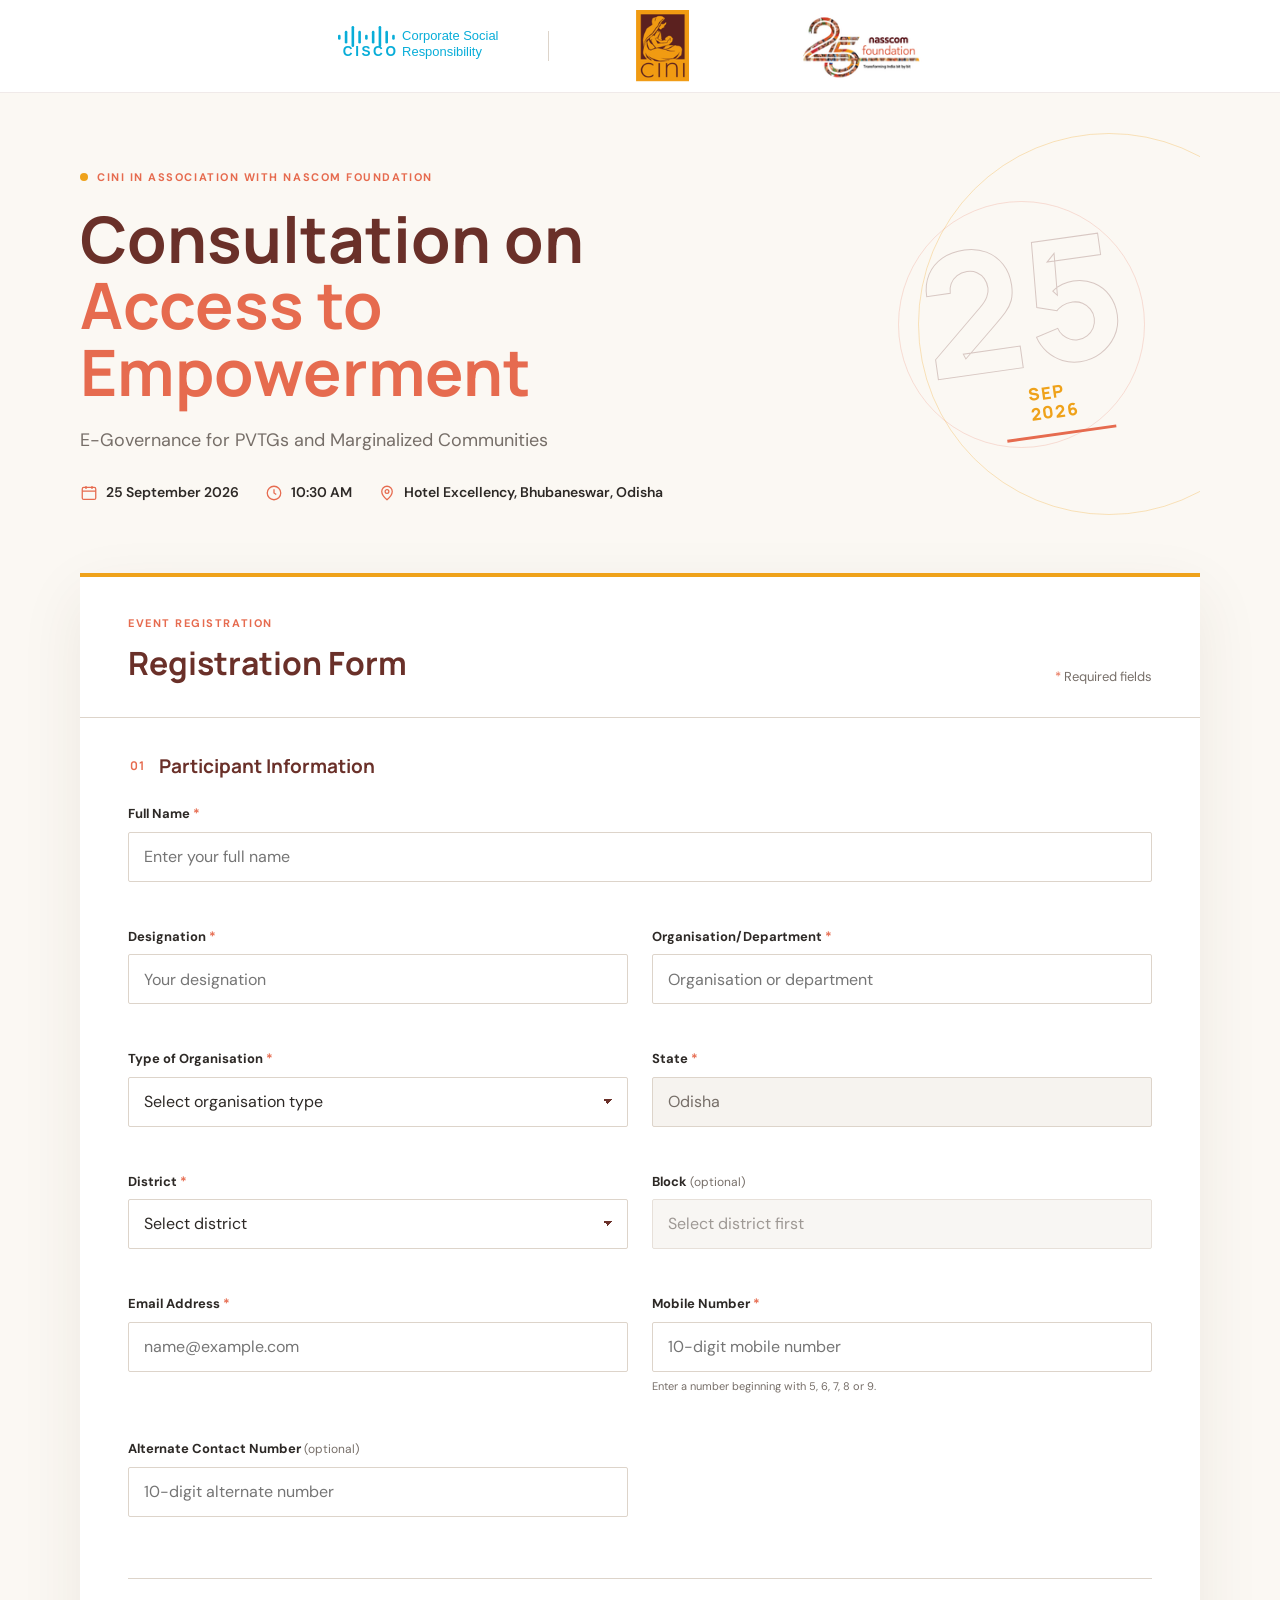
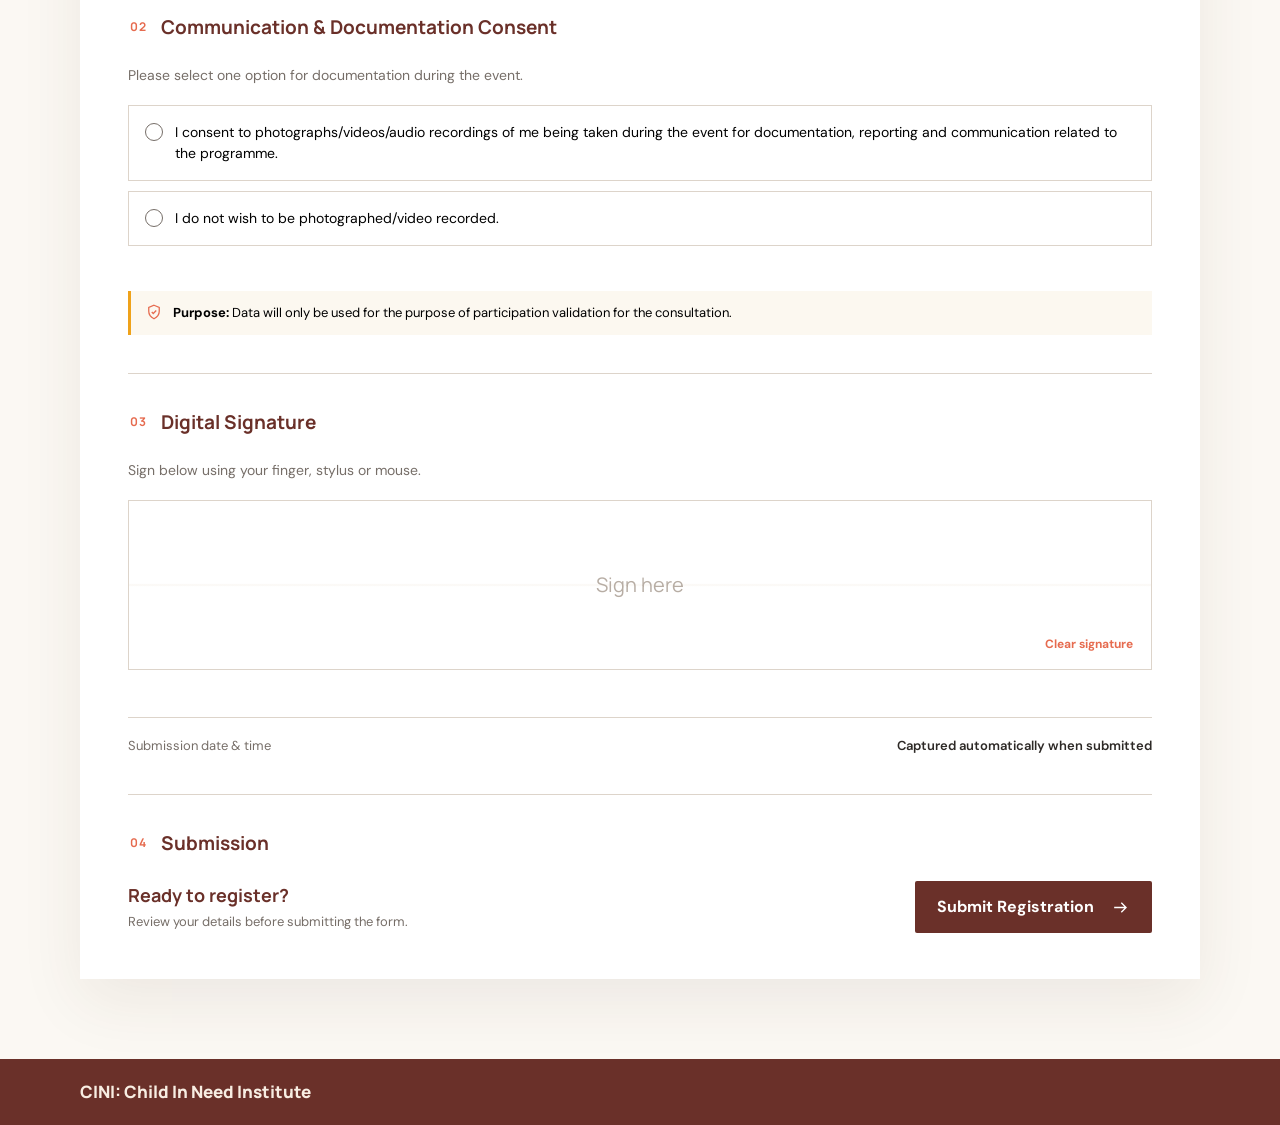
==== commit d2c86b2b: "Complete registration submission flow" ====
--- a/index.html
+++ b/index.html
@@ -92,7 +92,7 @@
               </div>
               <div class="field field-wide" id="other-organisation-field" hidden>
                 <label for="otherOrganisationType">Please specify the type of organisation</label>
-                <input id="otherOrganisationType" name="otherOrganisationType" type="text" placeholder="Describe what your organisation does" disabled />
+                <input id="otherOrganisationType" name="otherOrganisationType" type="text" placeholder="Enter your organisation type" disabled />
                 <p class="field-error" id="otherOrganisationType-error" role="alert"></p>
               </div>
               <div class="field">
@@ -175,6 +175,6 @@
         </form>
       </section>
     </main>
-    <footer class="site-footer"><div class="shell"><span>CINI</span><span>Child In Need Institute</span><span class="footer-dot"></span><span>In association with NASCOM Foundation</span></div></footer>
+    <footer class="site-footer"><div class="shell"><span>CINI: Child In Need Institute</span></div></footer>
   </body>
 </html>
--- a/src/styles.css
+++ b/src/styles.css
@@ -6,6 +6,8 @@
 .header-inner{justify-content:center}
 .header-inner .header-rule{margin-left:0}
 .logo-container .cini-logo,.logo-container .nascom-logo{width:auto;max-width:100%}
+.consent-section .radio-card > span:last-child{color:#000}
+.consent-section .privacy-note,.consent-section .privacy-note strong{color:#000}
 @media (max-width:768px){
 	.header-inner{gap:12px;justify-content:center}
 	.logo-container{gap:0}
@@ -22,6 +24,19 @@
 	.header-inner{gap:6px}
 	.logo-container > .brand-link,.logo-container > .nascom-logo{flex-basis:96px;width:96px;padding-inline:8px}
 	.cisco-logo{width:96px}
+.thank-you-page{min-height:100vh;display:grid;grid-template-rows:auto 1fr auto;background:var(--paper)}
+.thank-you-main{display:grid;place-items:center;padding:56px 20px}
+.thank-you-panel{width:min(620px,100%);padding:56px 48px;text-align:center;background:var(--white);border-top:4px solid var(--orange);box-shadow:var(--shadow)}
+.success-mark{width:68px;height:68px;margin:0 auto 24px;border-radius:50%;display:grid;place-items:center;background:var(--orange);color:var(--brown);font-size:34px;font-weight:800}
+.thank-you-panel h1{max-width:none;font-size:clamp(2.4rem,6vw,4rem)}
+.thank-you-panel p{margin:16px auto 0;color:var(--muted);font-size:18px}
+.thank-you-panel .thank-you-support{margin-top:8px;font-size:14px}
+.thank-you-button{display:inline-flex;margin-top:30px;text-decoration:none}
+.thank-you-page .site-footer .shell{justify-content:center}
+@media (max-width:600px){
+	.thank-you-main{padding:32px 14px}
+	.thank-you-panel{padding:42px 22px}
+}
 }
 @media (max-width:300px){
 	.logo-container > .brand-link,.logo-container > .nascom-logo{flex-basis:80px;width:80px;padding-inline:6px}
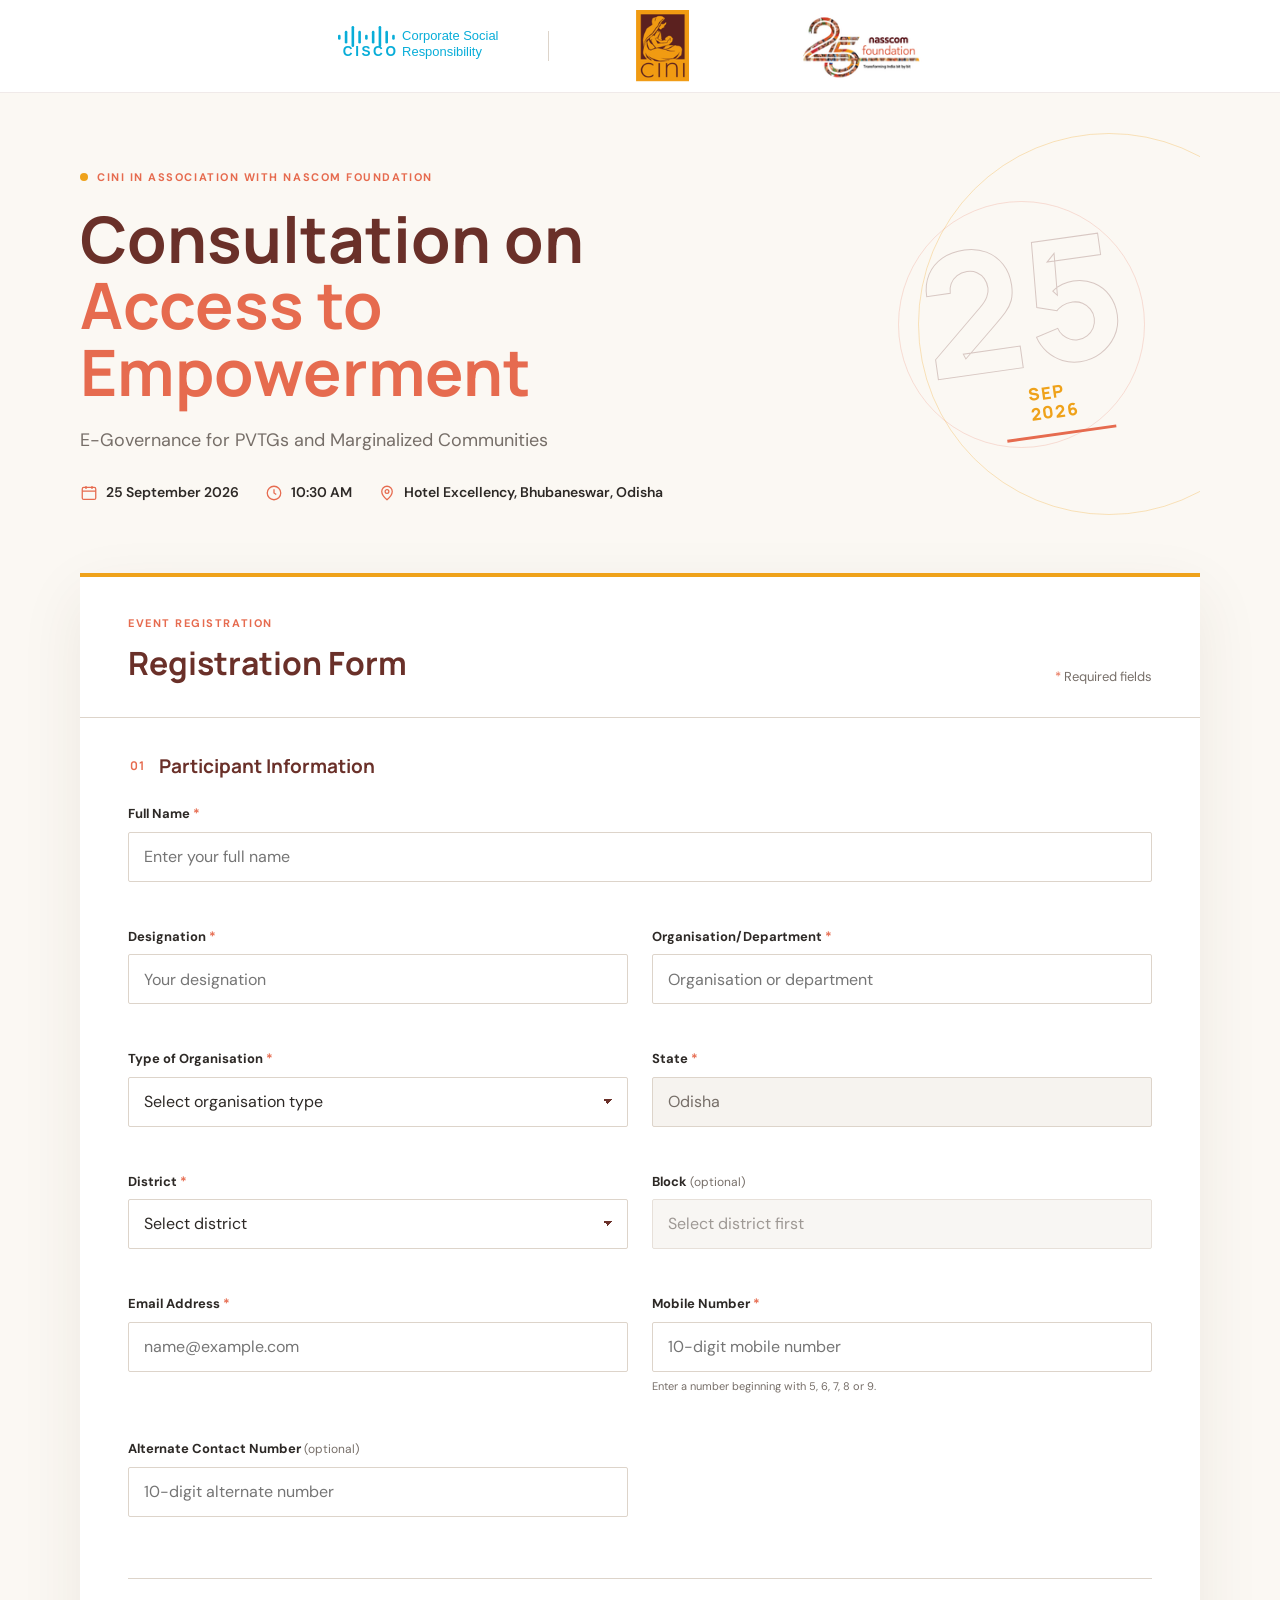
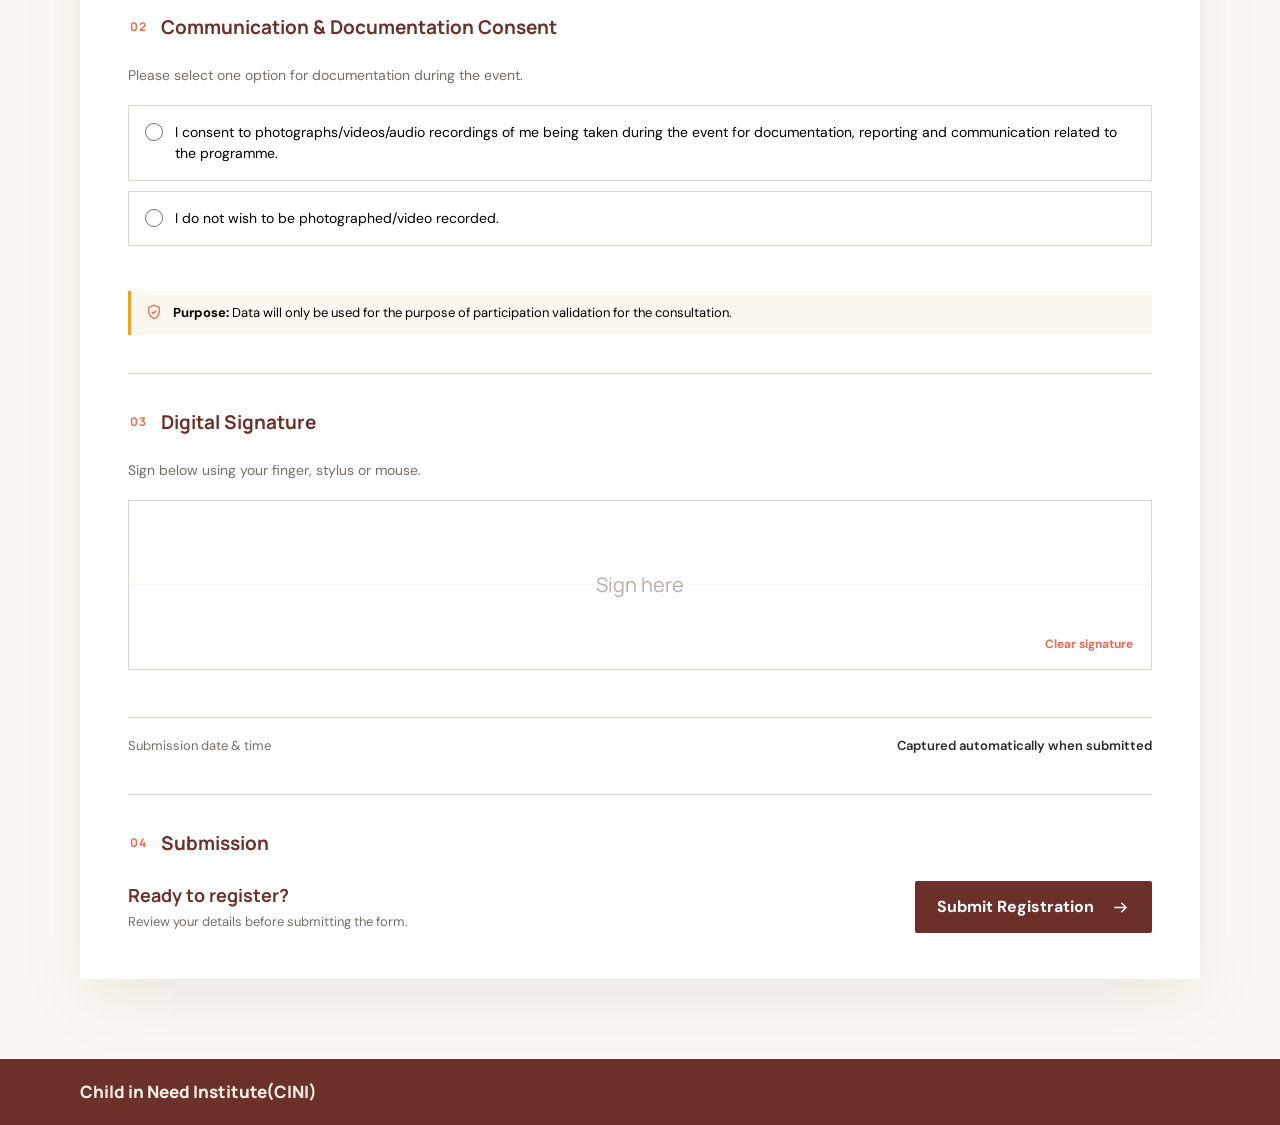
==== commit c86ee4b8: "https://github.com/Cinindia1761/registration-form commit in this repo" ====
--- a/index.html
+++ b/index.html
@@ -154,7 +154,7 @@
             <p class="section-description">Sign below using your finger, stylus or mouse.</p>
             <div class="signature-panel">
               <canvas id="signature-canvas" width="1200" height="300" aria-label="Digital signature drawing area"></canvas>
-              <span class="signature-placeholder" id="signature-placeholder">Sign here</span>
+              <span class="signature-placeholder" id="signature-placeholder" aria-hidden="false">Sign here</span>
               <button type="button" class="clear-signature" id="clear-signature">Clear signature</button>
             </div>
             <p class="field-error" id="signature-error" role="alert"></p>
@@ -175,6 +175,6 @@
         </form>
       </section>
     </main>
-    <footer class="site-footer"><div class="shell"><span>CINI: Child In Need Institute</span></div></footer>
+    <footer class="site-footer"><div class="shell"><span>Child in Need Institute(CINI)</span></div></footer>
   </body>
 </html>
--- a/src/styles.css
+++ b/src/styles.css
@@ -8,6 +8,7 @@
 .logo-container .cini-logo,.logo-container .nascom-logo{width:auto;max-width:100%}
 .consent-section .radio-card > span:last-child{color:#000}
 .consent-section .privacy-note,.consent-section .privacy-note strong{color:#000}
+.signature-placeholder.is-hidden{display:none}
 @media (max-width:768px){
 	.header-inner{gap:12px;justify-content:center}
 	.logo-container{gap:0}
@@ -24,19 +25,26 @@
 	.header-inner{gap:6px}
 	.logo-container > .brand-link,.logo-container > .nascom-logo{flex-basis:96px;width:96px;padding-inline:8px}
 	.cisco-logo{width:96px}
+}
 .thank-you-page{min-height:100vh;display:grid;grid-template-rows:auto 1fr auto;background:var(--paper)}
-.thank-you-main{display:grid;place-items:center;padding:56px 20px}
-.thank-you-panel{width:min(620px,100%);padding:56px 48px;text-align:center;background:var(--white);border-top:4px solid var(--orange);box-shadow:var(--shadow)}
+.success-header{min-height:108px;display:grid;place-items:center;background:var(--white);border-bottom:1px solid rgba(106,48,41,.1)}
+.success-brand{display:inline-flex;align-items:center;justify-content:center}
+.success-brand img{display:block;width:154px;height:68px;object-fit:contain}
+.thank-you-main{display:grid;place-items:center;padding:64px 20px}
+.thank-you-panel{width:min(590px,100%);padding:58px 48px;text-align:center;background:var(--white);border:1px solid var(--line);border-top:4px solid var(--orange);box-shadow:var(--shadow)}
 .success-mark{width:68px;height:68px;margin:0 auto 24px;border-radius:50%;display:grid;place-items:center;background:var(--orange);color:var(--brown);font-size:34px;font-weight:800}
-.thank-you-panel h1{max-width:none;font-size:clamp(2.4rem,6vw,4rem)}
-.thank-you-panel p{margin:16px auto 0;color:var(--muted);font-size:18px}
-.thank-you-panel .thank-you-support{margin-top:8px;font-size:14px}
+.thank-you-panel h1{max-width:none;font-size:clamp(2.4rem,6vw,3.6rem)}
+.thank-you-panel p{margin:17px auto 0;color:var(--muted);font-size:17px}
+.thank-you-panel .thank-you-support{margin-top:24px;color:var(--ink);font-size:15px;font-weight:600}
 .thank-you-button{display:inline-flex;margin-top:30px;text-decoration:none}
+.preview-notice{max-width:390px;padding:11px 14px;background:#fff8e9;border-left:3px solid var(--orange);color:#7c5a18!important;font-size:13px!important;text-align:left}
 .thank-you-page .site-footer .shell{justify-content:center}
 @media (max-width:600px){
-	.thank-you-main{padding:32px 14px}
+	.success-header{min-height:86px}
+	.success-brand img{width:130px;height:54px}
+	.thank-you-main{padding:36px 14px}
 	.thank-you-panel{padding:42px 22px}
-}
+	.thank-you-panel p{font-size:16px}
 }
 @media (max-width:300px){
 	.logo-container > .brand-link,.logo-container > .nascom-logo{flex-basis:80px;width:80px;padding-inline:6px}
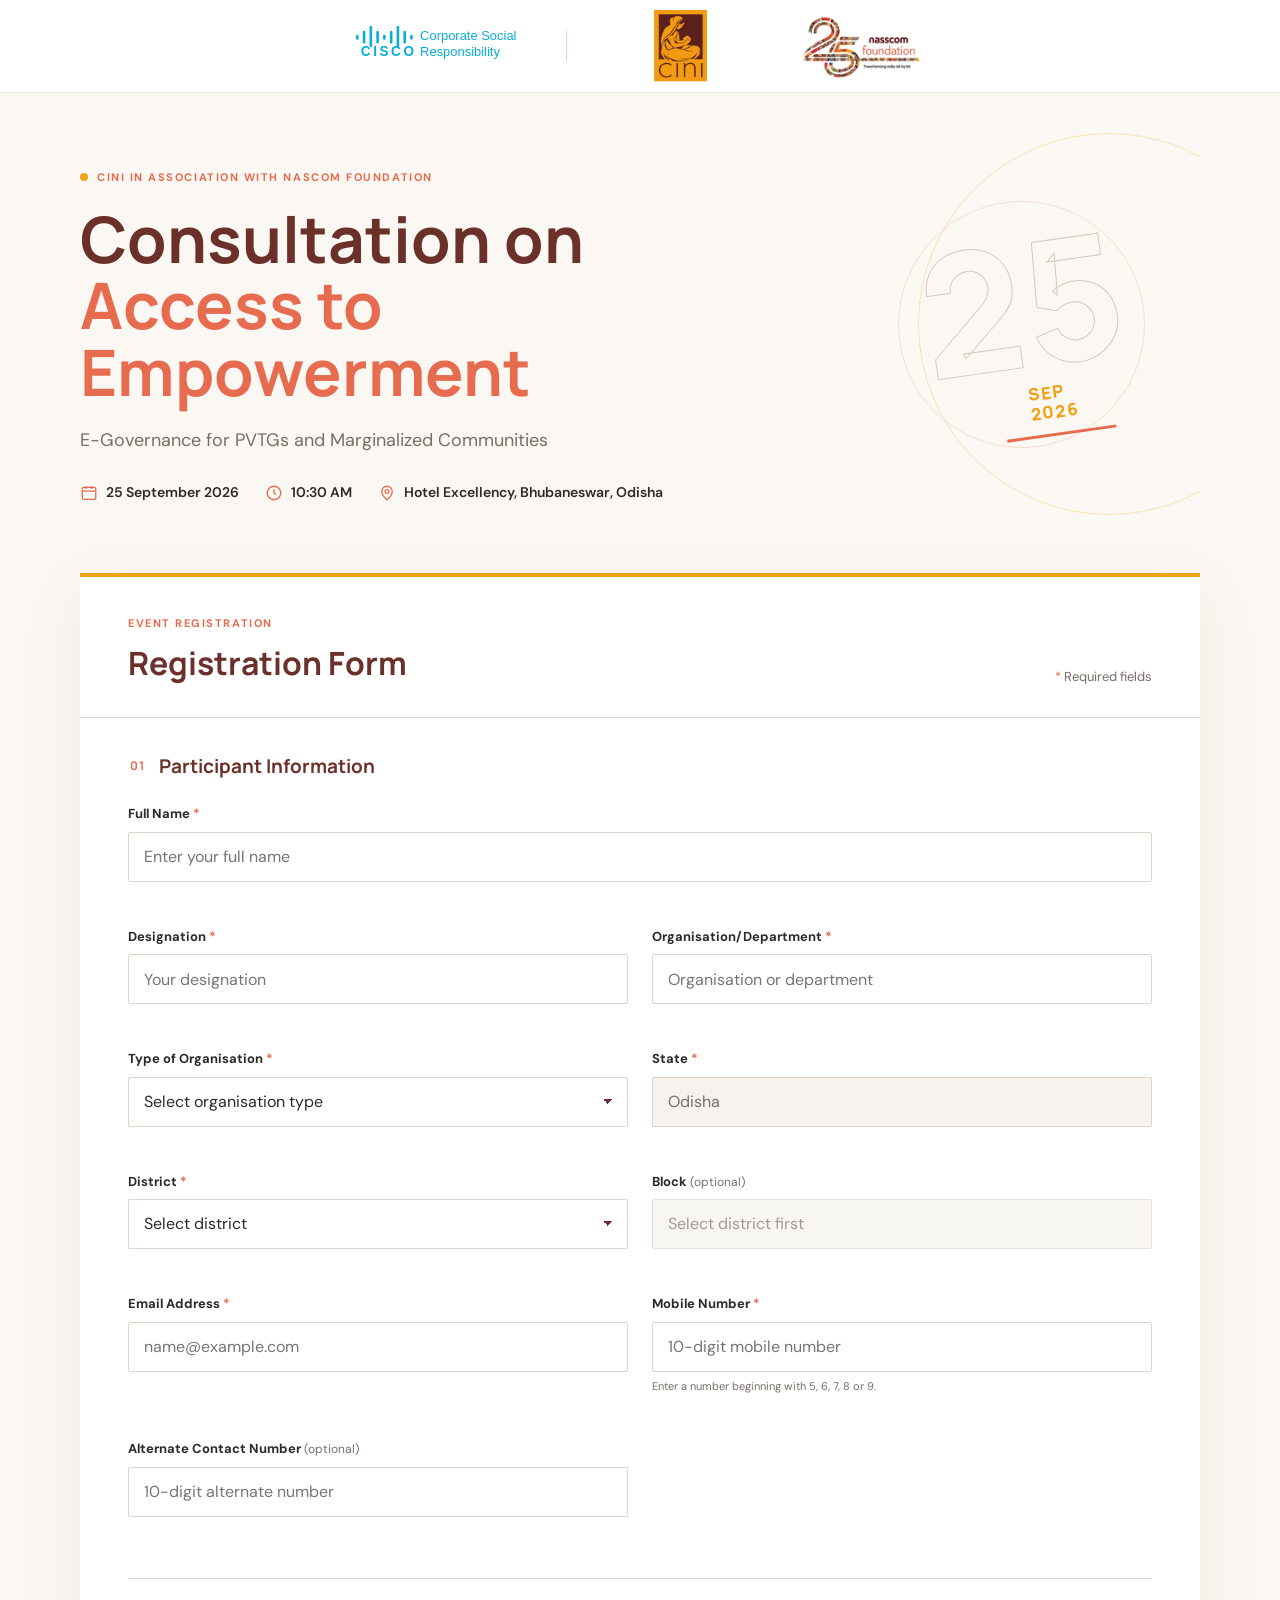
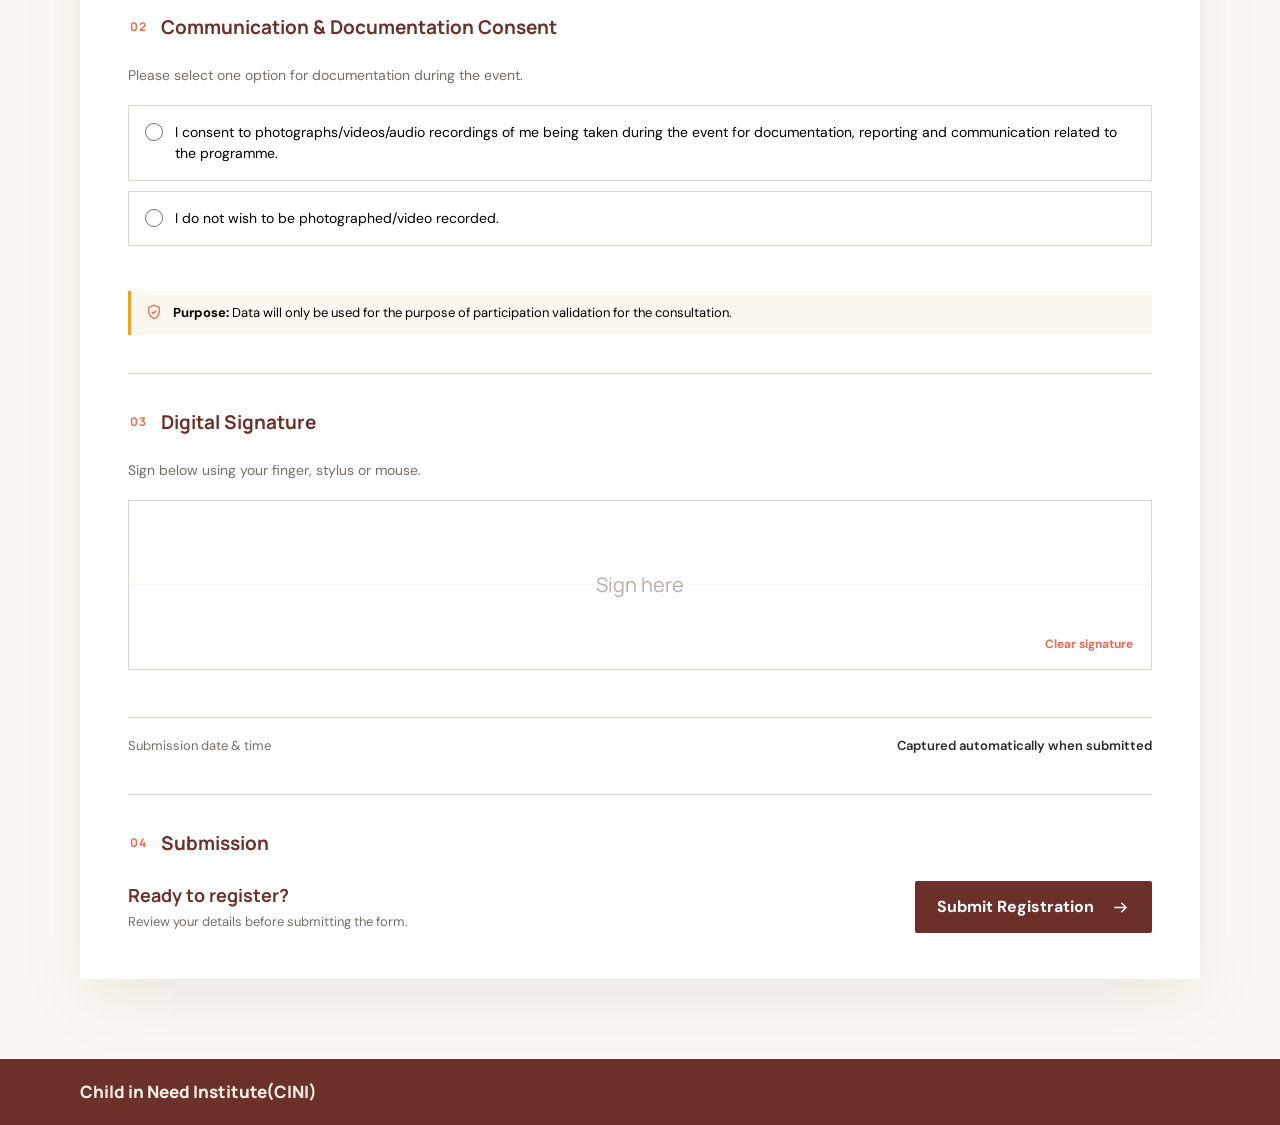
==== commit 758f5e02: "Fix NASSCOM spelling" ====
--- a/index.html
+++ b/index.html
@@ -3,7 +3,7 @@
   <head>
     <meta charset="UTF-8" />
     <meta name="viewport" content="width=device-width, initial-scale=1.0" />
-    <meta name="description" content="CINI and NASCOM Foundation registration for the Consultation on Access to Empowerment in Bhubaneswar." />
+    <meta name="description" content="CINI and NASSCOM Foundation registration for the Consultation on Access to Empowerment in Bhubaneswar." />
     <meta name="theme-color" content="#f6f1e8" />
     <title>CINI | Registration Form</title>
     <link rel="preconnect" href="https://fonts.googleapis.com" />
--- a/src/styles.css
+++ b/src/styles.css
@@ -1,7 +1,7 @@
 /* Partner logos */
 .logo-container{display:flex;align-items:center;gap:14px}
 .logo-container img{height:72px;width:auto;object-fit:contain;display:block}
-.logo-container > .brand-link,.logo-container > .nascom-logo{flex:0 0 180px;width:180px;height:72px;display:grid;place-items:center;padding-inline:18px}
+.logo-container > .brand-link,.logo-container > .nasscom-logo{flex:0 0 180px;width:180px;height:72px;display:grid;place-items:center;padding-inline:18px}
 .cisco-logo{width:190px;height:auto;display:block;flex:0 1 auto}
 .header-inner{justify-content:center}
 .header-inner .header-rule{margin-left:0}
@@ -37,6 +37,8 @@
 .thank-you-panel p{margin:17px auto 0;color:var(--muted);font-size:17px}
 .thank-you-panel .thank-you-support{margin-top:24px;color:var(--ink);font-size:15px;font-weight:600}
 .thank-you-button{display:inline-flex;margin-top:30px;text-decoration:none}
+.completion-card{display:flex;align-items:center;justify-content:center;gap:10px;margin:28px auto 0;padding:15px 18px;border:1px solid var(--line);background:#fcf8f0;color:var(--brown);font-size:14px}
+.completion-card span{display:grid;place-items:center;width:21px;height:21px;border-radius:50%;background:var(--orange);color:var(--brown);font-size:13px;font-weight:800}
 .preview-notice{max-width:390px;padding:11px 14px;background:#fff8e9;border-left:3px solid var(--orange);color:#7c5a18!important;font-size:13px!important;text-align:left}
 .thank-you-page .site-footer .shell{justify-content:center}
 @media (max-width:600px){
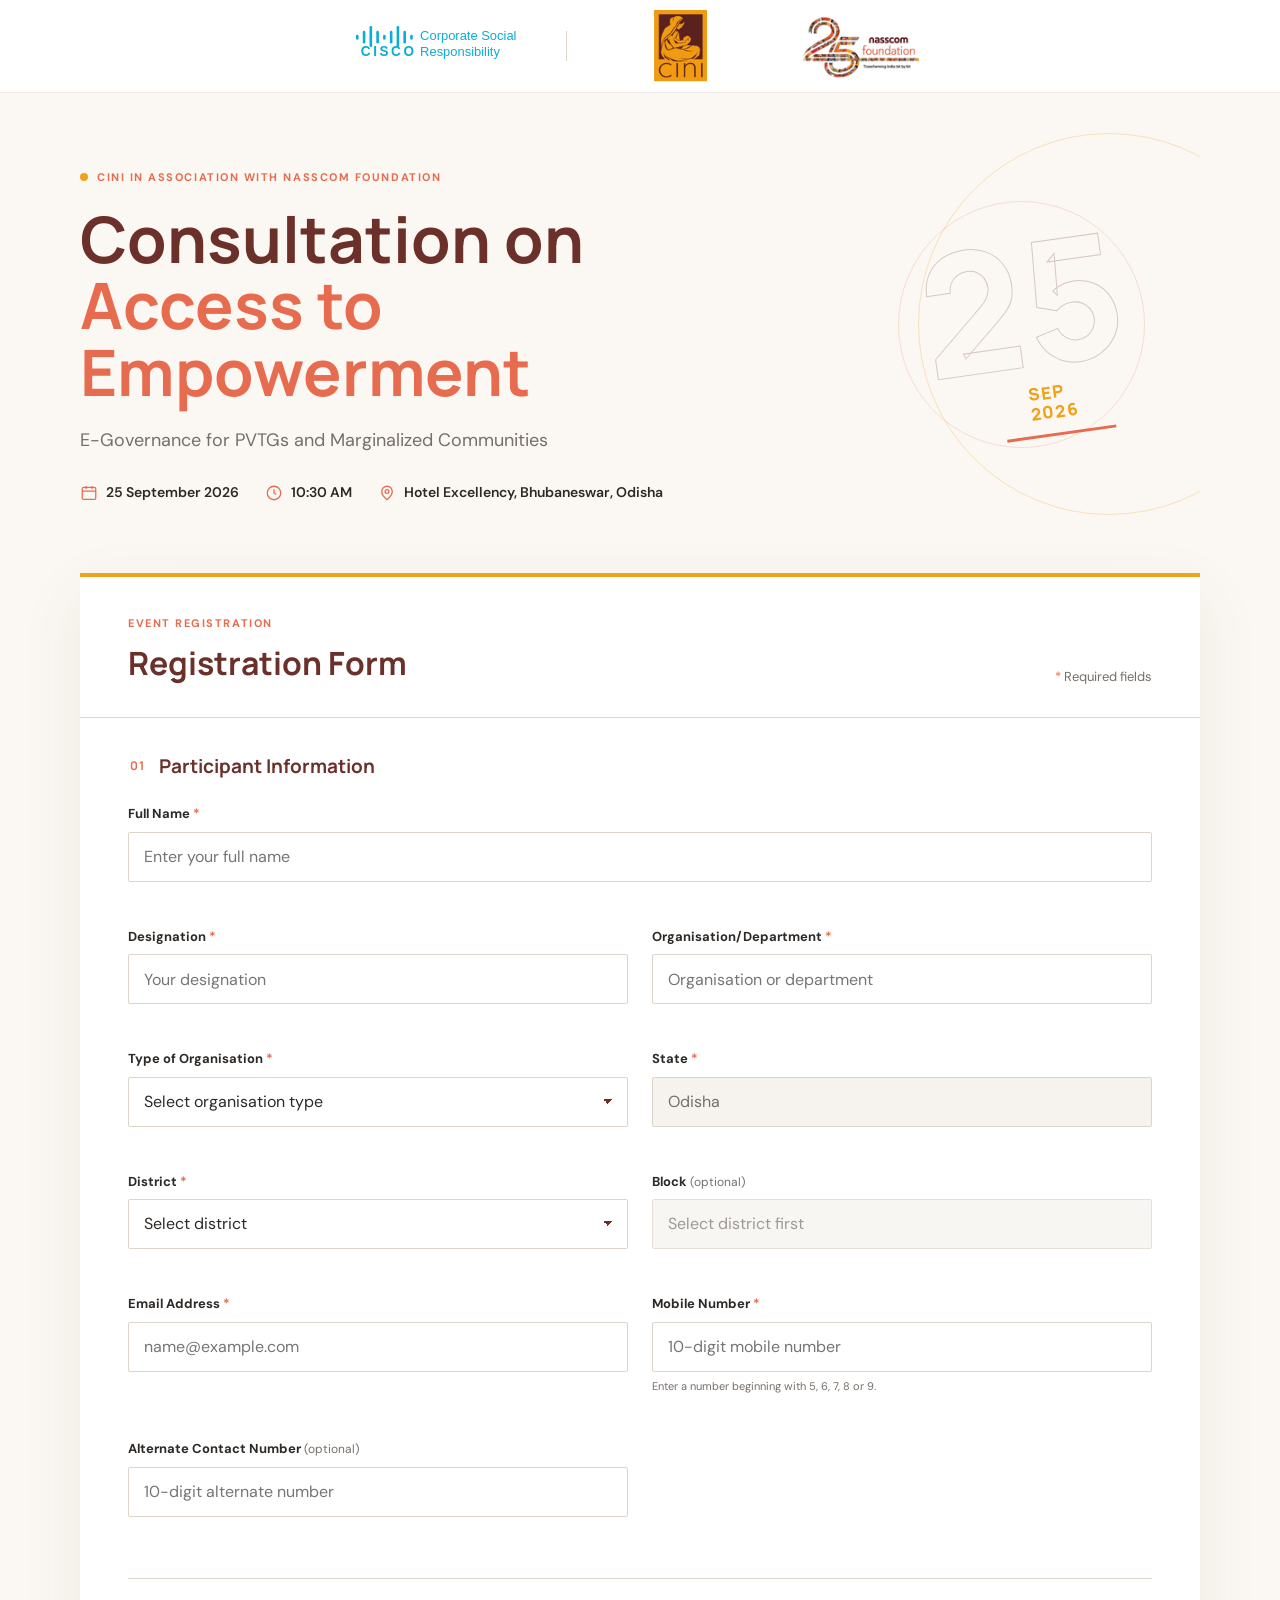
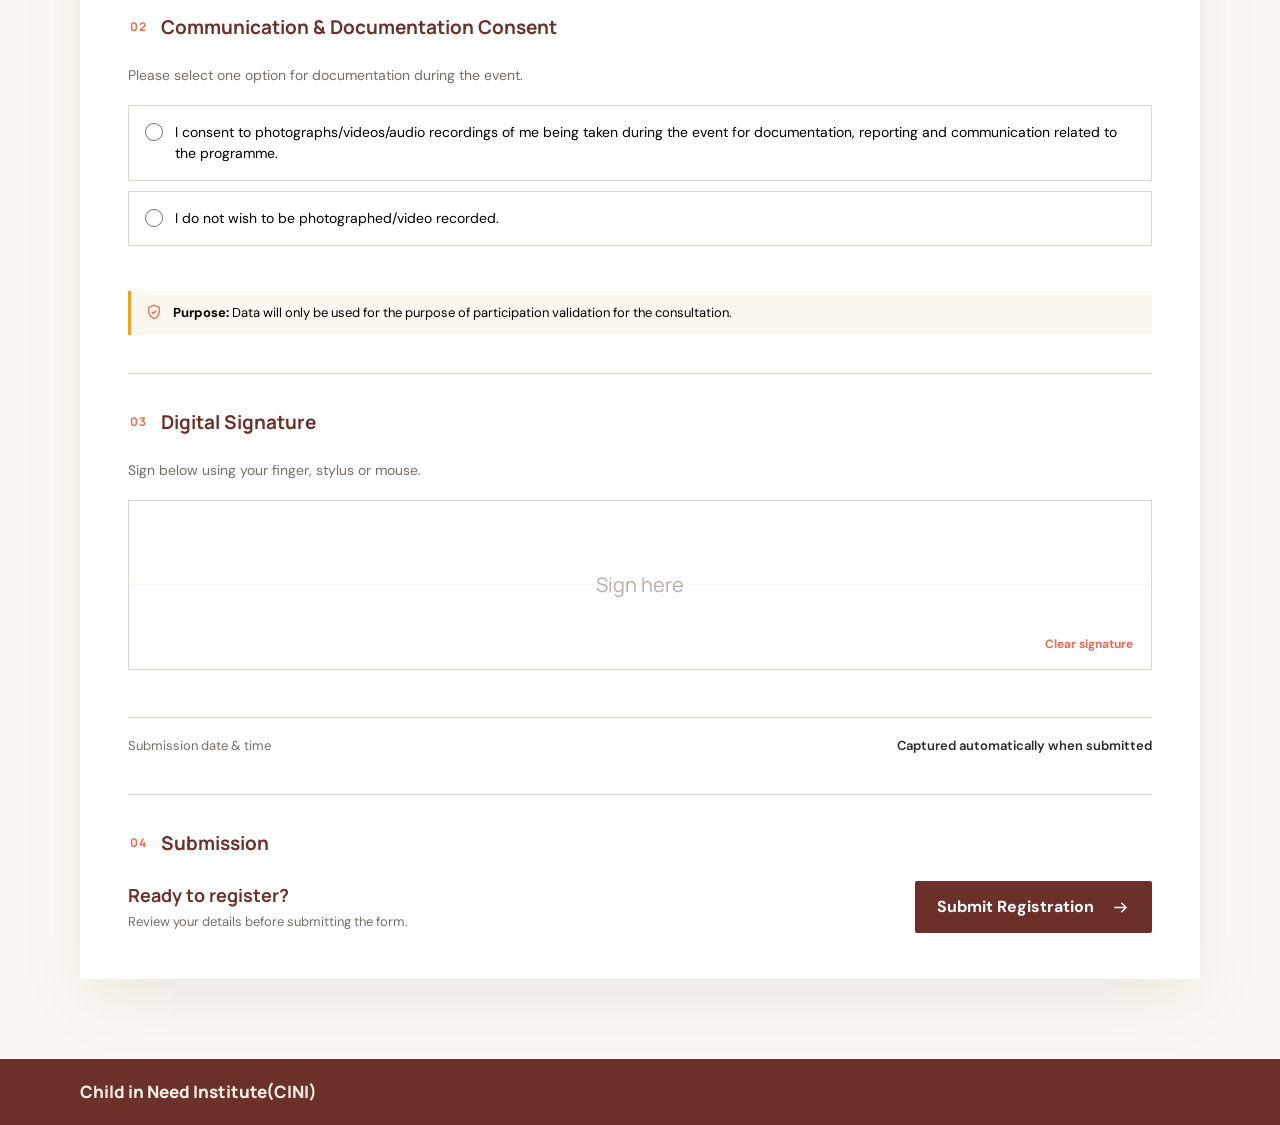
==== commit 14356e0d: "Fix visible NASSCOM spelling" ====
--- a/index.html
+++ b/index.html
@@ -29,7 +29,7 @@
     <main id="top">
       <section class="hero shell" aria-labelledby="event-title">
         <div class="hero-copy">
-          <p class="eyebrow"><span class="eyebrow-dot"></span> CINI in association with NASCOM Foundation</p>
+          <p class="eyebrow"><span class="eyebrow-dot"></span> CINI in association with NASSCOM Foundation</p>
           <h1 id="event-title">Consultation on<br /><em>Access to Empowerment</em></h1>
           <p class="hero-subtitle">E-Governance for PVTGs and Marginalized Communities</p>
           <div class="event-details" aria-label="Event details">
